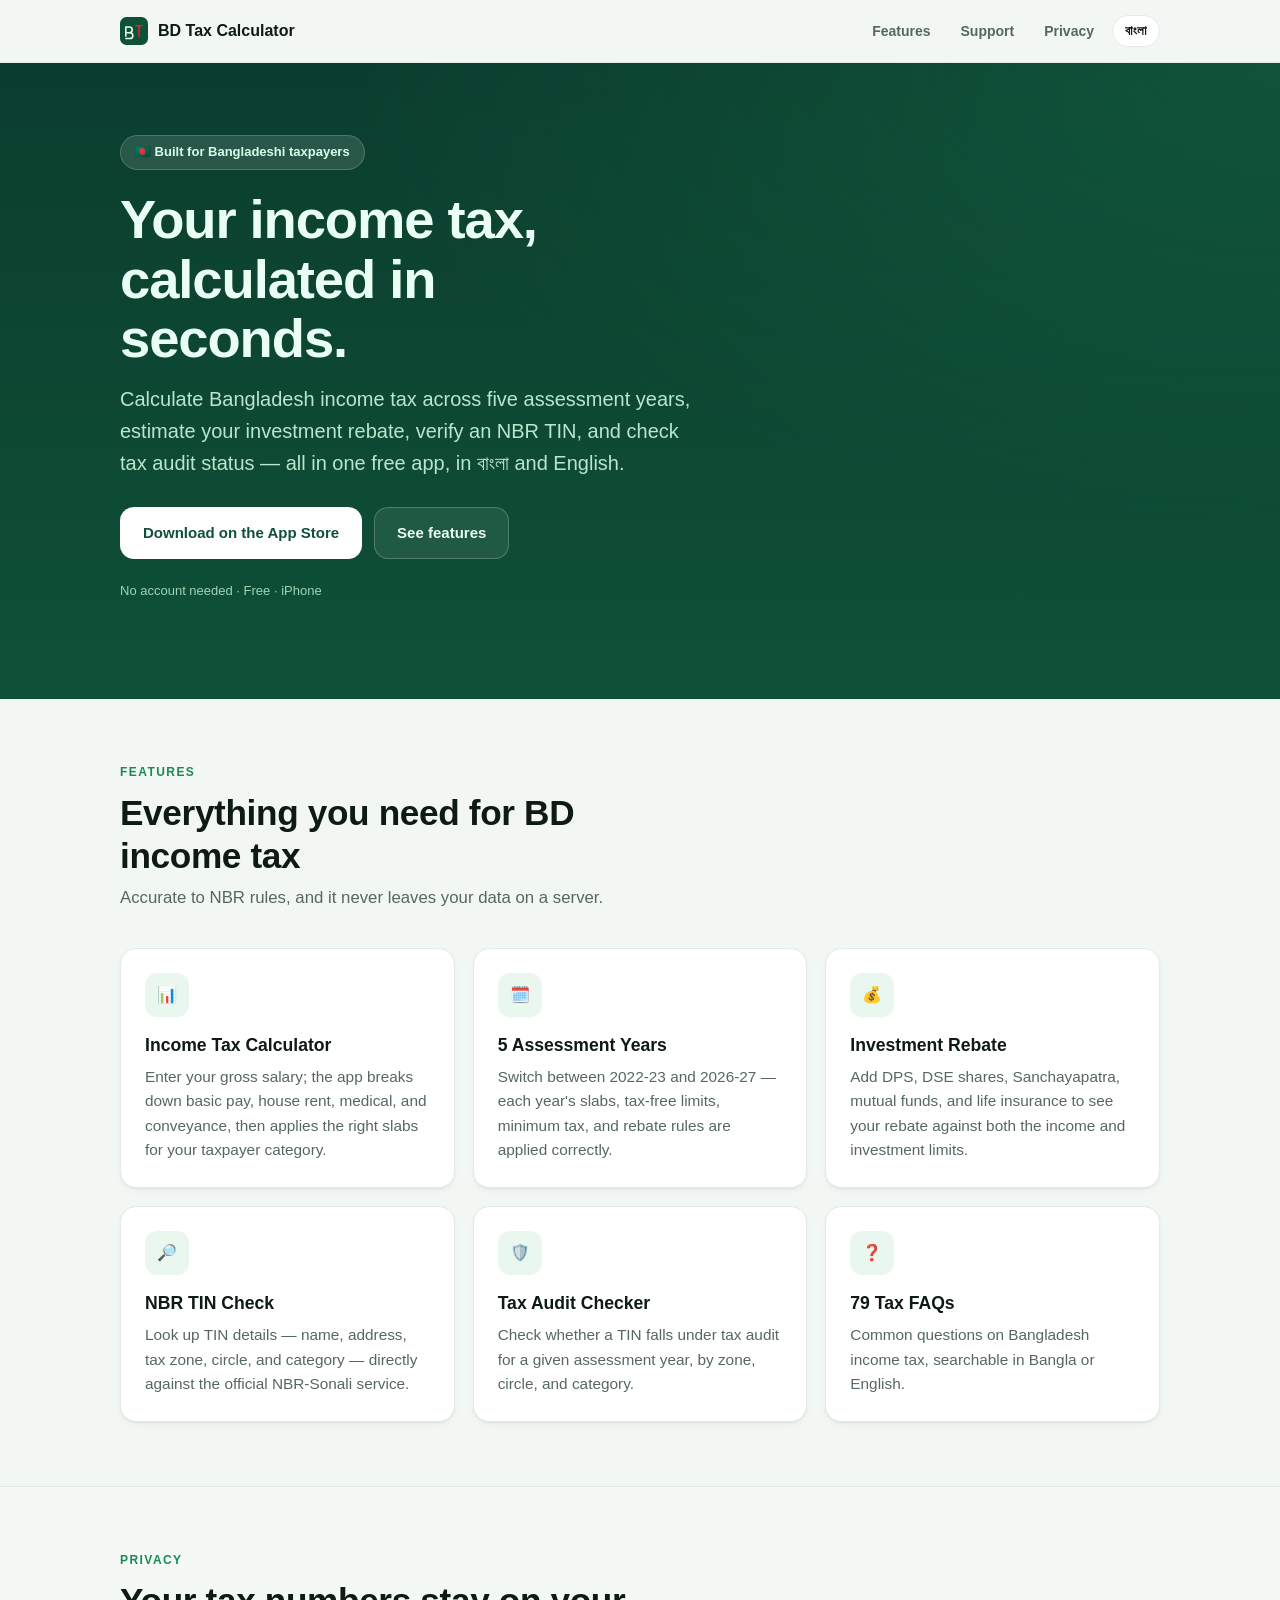
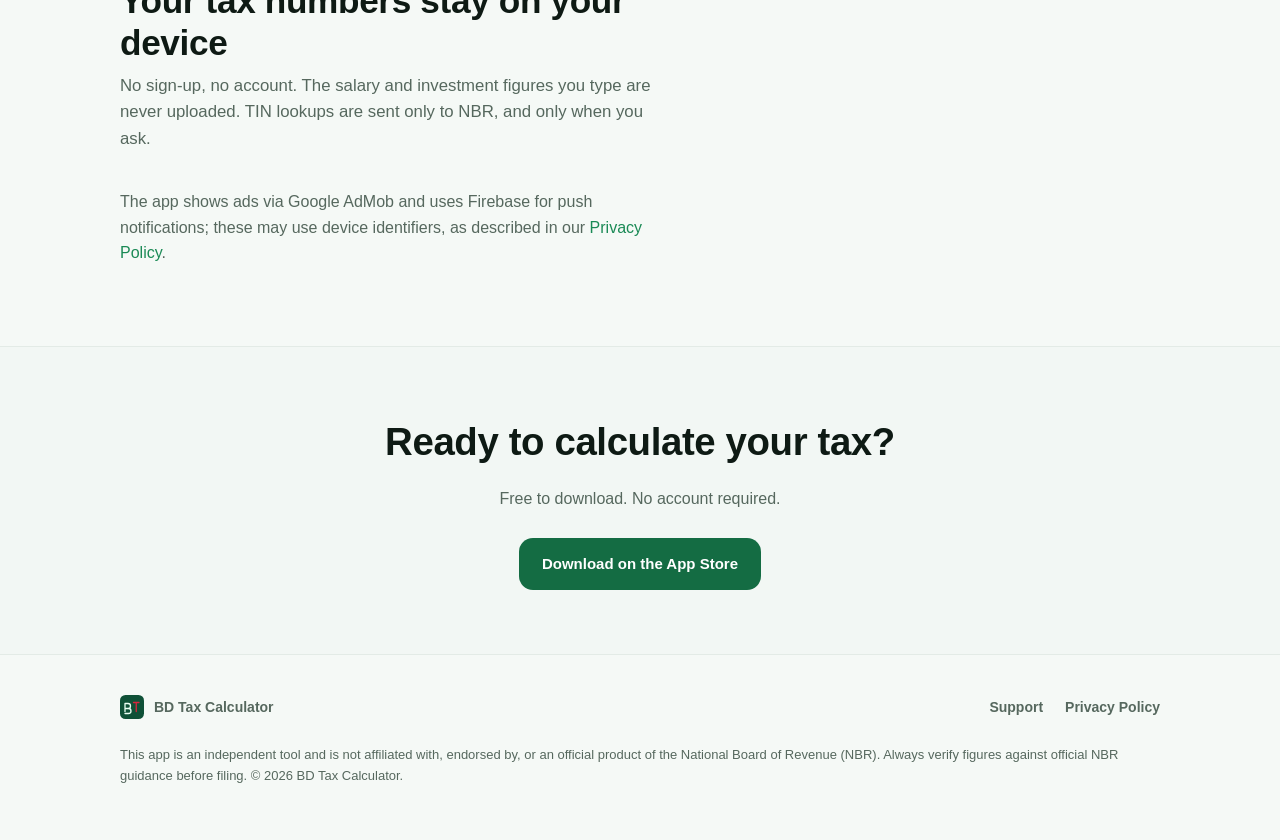
==== index.html @ 7644ba65 "Add landing, privacy policy, and support pages Static bilingual (English / বাংলা) site for App Store" ====
<!DOCTYPE html>
<html lang="en" data-lang="en">
<head>
  <meta charset="UTF-8" />
  <meta name="viewport" content="width=device-width, initial-scale=1" />
  <title>BD Tax Calculator — Bangladesh Income Tax, TIN Check &amp; Audit</title>
  <meta name="description" content="Calculate Bangladesh income tax, verify NBR TIN, and check tax audit status — free, in বাংলা and English, on iPhone." />
  <meta name="theme-color" content="#0f5137" />
  <link rel="icon" href="assets/icon.svg" type="image/svg+xml" />
  <link rel="stylesheet" href="assets/styles.css" />
  <meta property="og:title" content="BD Tax Calculator" />
  <meta property="og:description" content="Bangladesh income tax calculator, NBR TIN check, and tax audit checker — free, বাংলা &amp; English." />
  <meta property="og:type" content="website" />
</head>
<body>
  <!-- NAV -->
  <header class="nav">
    <div class="wrap">
      <a class="brand" href="index.html" aria-label="BD Tax Calculator home">
        <svg width="28" height="28" viewBox="0 0 48 48" fill="none" aria-hidden="true">
          <rect width="48" height="48" rx="11" fill="#0f5137" />
          <path d="M10 33 V17 h6 a5 5 0 0 1 0 10 h-6 m6 0 h1 a5 5 0 0 1 0 10 h-7" stroke="#eafff3" stroke-width="2.6" stroke-linecap="round" stroke-linejoin="round" fill="none"/>
          <path d="M27 15 h11 M32.5 15 V33" stroke="#d7263d" stroke-width="2.6" stroke-linecap="round"/>
        </svg>
        <span>BD Tax Calculator</span>
      </a>
      <nav class="nav-links">
        <a href="#features"><span class="en">Features</span><span class="bn">ফিচার</span></a>
        <a href="support.html"><span class="en">Support</span><span class="bn">সহায়তা</span></a>
        <a href="privacy.html"><span class="en">Privacy</span><span class="bn">গোপনীয়তা</span></a>
        <button class="lang-toggle nav-links" data-lang-toggle aria-label="Switch language">বাংলা</button>
      </nav>
    </div>
  </header>

  <!-- HERO -->
  <div class="hero">
    <div class="wrap">
      <span class="pill">
        <span class="en">🇧🇩 Built for Bangladeshi taxpayers</span>
        <span class="bn">🇧🇩 বাংলাদেশের করদাতাদের জন্য</span>
      </span>
      <h1>
        <span class="en">Your income tax, calculated in seconds.</span>
        <span class="bn">সেকেন্ডেই আপনার আয়কর হিসাব।</span>
      </h1>
      <p class="lead">
        <span class="en">Calculate Bangladesh income tax across five assessment years, estimate your investment rebate, verify an NBR TIN, and check tax audit status — all in one free app, in বাংলা and English.</span>
        <span class="bn">পাঁচটি করবর্ষের আয়কর হিসাব করুন, বিনিয়োগ রেয়াত দেখুন, NBR TIN যাচাই করুন এবং কর অডিট স্ট্যাটাস দেখুন — সবকিছু একটি ফ্রি অ্যাপে, বাংলা ও ইংরেজিতে।</span>
      </p>
      <div class="cta-row">
        <a class="btn btn-primary" href="#" id="appstore-link" aria-label="Download on the App Store">
           <span class="en">Download on the App Store</span>
           <span class="bn">App Store থেকে ডাউনলোড করুন</span>
        </a>
        <a class="btn btn-ghost" href="#features">
           <span class="en">See features</span>
           <span class="bn">ফিচার দেখুন</span>
        </a>
      </div>
      <p class="hero-note">
        <span class="en">No account needed · Free · iPhone</span>
        <span class="bn">অ্যাকাউন্ট লাগে না · ফ্রি · iPhone</span>
      </p>
    </div>
  </div>

  <!-- FEATURES -->
  <section id="features">
    <div class="wrap">
      <div class="section-head">
        <div class="eyebrow"><span class="en">Features</span><span class="bn">ফিচার</span></div>
        <h2><span class="en">Everything you need for BD income tax</span><span class="bn">বাংলাদেশের আয়করের সব কিছু এক জায়গায়</span></h2>
        <p><span class="en">Accurate to NBR rules, and it never leaves your data on a server.</span><span class="bn">NBR নিয়ম অনুযায়ী নির্ভুল, আর আপনার তথ্য কোনো সার্ভারে রাখে না।</span></p>
      </div>

      <div class="grid cols-3">
        <div class="card">
          <div class="ico">📊</div>
          <h3><span class="en">Income Tax Calculator</span><span class="bn">আয়কর ক্যালকুলেটর</span></h3>
          <p><span class="en">Enter your gross salary; the app breaks down basic pay, house rent, medical, and conveyance, then applies the right slabs for your taxpayer category.</span><span class="bn">মোট বেতন দিন; অ্যাপ মূল বেতন, বাড়ি ভাড়া, চিকিৎসা ও যাতায়াত ভাগ করে আপনার করদাতা শ্রেণি অনুযায়ী সঠিক স্ল্যাব প্রয়োগ করে।</span></p>
        </div>
        <div class="card">
          <div class="ico">🗓️</div>
          <h3><span class="en">5 Assessment Years</span><span class="bn">৫টি করবর্ষ</span></h3>
          <p><span class="en">Switch between 2022-23 and 2026-27 — each year's slabs, tax-free limits, minimum tax, and rebate rules are applied correctly.</span><span class="bn">২০২২-২৩ থেকে ২০২৬-২৭ পর্যন্ত বেছে নিন — প্রতিটি বছরের স্ল্যাব, করমুক্ত সীমা, ন্যূনতম কর ও রেয়াত নিয়ম সঠিকভাবে প্রযোজ্য।</span></p>
        </div>
        <div class="card">
          <div class="ico">💰</div>
          <h3><span class="en">Investment Rebate</span><span class="bn">বিনিয়োগ রেয়াত</span></h3>
          <p><span class="en">Add DPS, DSE shares, Sanchayapatra, mutual funds, and life insurance to see your rebate against both the income and investment limits.</span><span class="bn">DPS, DSE শেয়ার, সঞ্চয়পত্র, মিউচুয়াল ফান্ড ও লাইফ ইন্স্যুরেন্স যোগ করে আয় ও বিনিয়োগ সীমা অনুযায়ী রেয়াত দেখুন।</span></p>
        </div>
        <div class="card">
          <div class="ico">🔎</div>
          <h3><span class="en">NBR TIN Check</span><span class="bn">NBR TIN যাচাই</span></h3>
          <p><span class="en">Look up TIN details — name, address, tax zone, circle, and category — directly against the official NBR-Sonali service.</span><span class="bn">সরাসরি অফিসিয়াল NBR-Sonali সেবা থেকে TIN-এর তথ্য (নাম, ঠিকানা, কর অঞ্চল, সার্কেল, শ্রেণি) দেখুন।</span></p>
        </div>
        <div class="card">
          <div class="ico">🛡️</div>
          <h3><span class="en">Tax Audit Checker</span><span class="bn">কর অডিট যাচাই</span></h3>
          <p><span class="en">Check whether a TIN falls under tax audit for a given assessment year, by zone, circle, and category.</span><span class="bn">নির্দিষ্ট করবর্ষে কোনো TIN অডিটের আওতায় কিনা তা অঞ্চল, সার্কেল ও শ্রেণি অনুযায়ী যাচাই করুন।</span></p>
        </div>
        <div class="card">
          <div class="ico">❓</div>
          <h3><span class="en">79 Tax FAQs</span><span class="bn">৭৯টি কর প্রশ্নোত্তর</span></h3>
          <p><span class="en">Common questions on Bangladesh income tax, searchable in Bangla or English.</span><span class="bn">বাংলাদেশের আয়কর নিয়ে সাধারণ প্রশ্ন, বাংলা বা ইংরেজিতে খুঁজুন।</span></p>
        </div>
      </div>
    </div>
  </section>

  <!-- PRIVACY BAND -->
  <section class="band">
    <div class="wrap">
      <div class="section-head">
        <div class="eyebrow"><span class="en">Privacy</span><span class="bn">গোপনীয়তা</span></div>
        <h2><span class="en">Your tax numbers stay on your device</span><span class="bn">আপনার করের তথ্য আপনার ডিভাইসেই থাকে</span></h2>
        <p><span class="en">No sign-up, no account. The salary and investment figures you type are never uploaded. TIN lookups are sent only to NBR, and only when you ask.</span><span class="bn">সাইন-আপ বা অ্যাকাউন্ট লাগে না। আপনি যে বেতন ও বিনিয়োগের তথ্য লেখেন তা কখনো আপলোড হয় না। TIN যাচাই শুধু আপনি চাইলে NBR-এ পাঠানো হয়।</span></p>
      </div>
      <p style="color:var(--muted);max-width:60ch;">
        <span class="en">The app shows ads via Google AdMob and uses Firebase for push notifications; these may use device identifiers, as described in our <a href="privacy.html">Privacy Policy</a>.</span>
        <span class="bn">অ্যাপে Google AdMob-এর মাধ্যমে বিজ্ঞাপন দেখানো হয় এবং পুশ নোটিফিকেশনের জন্য Firebase ব্যবহার হয়; এগুলো ডিভাইস আইডেন্টিফায়ার ব্যবহার করতে পারে, বিস্তারিত আমাদের <a href="privacy.html">প্রাইভেসি পলিসিতে</a>।</span>
      </p>
    </div>
  </section>

  <!-- CTA -->
  <section>
    <div class="wrap" style="text-align:center;">
      <h2 style="font-size:clamp(1.6rem,4vw,2.4rem);letter-spacing:-.01em;margin:0 0 14px;">
        <span class="en">Ready to calculate your tax?</span>
        <span class="bn">আপনার কর হিসাব করতে প্রস্তুত?</span>
      </h2>
      <p style="color:var(--muted);max-width:44ch;margin:0 auto 26px;">
        <span class="en">Free to download. No account required.</span>
        <span class="bn">ফ্রি ডাউনলোড। কোনো অ্যাকাউন্ট লাগে না।</span>
      </p>
      <a class="btn btn-primary" style="background:var(--green-700);color:#fff;" href="#" aria-label="Download on the App Store">
        <span class="en">Download on the App Store</span>
        <span class="bn">App Store থেকে ডাউনলোড করুন</span>
      </a>
    </div>
  </section>

  <!-- FOOTER -->
  <footer class="footer">
    <div class="wrap">
      <a class="brand" href="index.html">
        <svg width="24" height="24" viewBox="0 0 48 48" fill="none" aria-hidden="true">
          <rect width="48" height="48" rx="11" fill="#0f5137" />
          <path d="M10 33 V17 h6 a5 5 0 0 1 0 10 h-6 m6 0 h1 a5 5 0 0 1 0 10 h-7" stroke="#eafff3" stroke-width="2.6" stroke-linecap="round" stroke-linejoin="round" fill="none"/>
          <path d="M27 15 h11 M32.5 15 V33" stroke="#d7263d" stroke-width="2.6" stroke-linecap="round"/>
        </svg>
        <span>BD Tax Calculator</span>
      </a>
      <div class="cols">
        <a href="support.html"><span class="en">Support</span><span class="bn">সহায়তা</span></a>
        <a href="privacy.html"><span class="en">Privacy Policy</span><span class="bn">প্রাইভেসি পলিসি</span></a>
      </div>
      <p class="fine">
        <span class="en">This app is an independent tool and is not affiliated with, endorsed by, or an official product of the National Board of Revenue (NBR). Always verify figures against official NBR guidance before filing. © 2026 BD Tax Calculator.</span>
        <span class="bn">এই অ্যাপটি একটি স্বাধীন টুল, জাতীয় রাজস্ব বোর্ড (NBR)-এর অফিসিয়াল পণ্য নয়। রিটার্ন জমার আগে NBR-এর অফিসিয়াল নির্দেশনার সাথে মিলিয়ে নিন। © ২০২৬ BD Tax Calculator।</span>
      </p>
    </div>
  </footer>

  <script src="assets/site.js"></script>
</body>
</html>
---- assets/styles.css ----
/* BD Tax Calculator — marketing / legal site
   Shared stylesheet. Modern, responsive, light + dark, bilingual (en/bn). */

:root {
  color-scheme: light dark;

  --green-900: #0b3d2e;
  --green-800: #0f5137;
  --green-700: #146c43;
  --green-600: #1a8a55;
  --green-500: #21a366;
  --green-050: #e9f7ef;
  --red: #d7263d;
  --red-soft: #fbe7ea;

  --ink: #0e1a14;
  --muted: #56685e;
  --line: #e3ebe6;
  --surface: #ffffff;
  --surface-2: #f5f9f6;
  --bg: #f2f7f4;

  --radius: 16px;
  --radius-lg: 24px;
  --shadow: 0 1px 2px rgba(11, 61, 46, .05), 0 12px 32px -12px rgba(11, 61, 46, .18);
  --shadow-sm: 0 1px 2px rgba(11, 61, 46, .06), 0 4px 12px -6px rgba(11, 61, 46, .12);

  --font: -apple-system, BlinkMacSystemFont, "Segoe UI", Roboto, "Helvetica Neue", Arial,
          "Noto Sans Bengali", "Hind Siliguri", sans-serif;
  --maxw: 1080px;
}

@media (prefers-color-scheme: dark) {
  :root {
    --ink: #eaf3ee;
    --muted: #9db3a7;
    --line: #1e2b24;
    --surface: #131c17;
    --surface-2: #0f1712;
    --bg: #0b120e;
    --green-050: #10241a;
    --red-soft: #2a1418;
    --shadow: 0 1px 2px rgba(0, 0, 0, .3), 0 16px 40px -16px rgba(0, 0, 0, .6);
    --shadow-sm: 0 1px 2px rgba(0, 0, 0, .3), 0 6px 16px -8px rgba(0, 0, 0, .5);
  }
}

* { box-sizing: border-box; }

html { scroll-behavior: smooth; }

body {
  margin: 0;
  font-family: var(--font);
  color: var(--ink);
  background: var(--bg);
  line-height: 1.6;
  -webkit-font-smoothing: antialiased;
  text-rendering: optimizeLegibility;
}

/* Language visibility — toggled by [data-lang] on <html> */
html[data-lang="en"] .bn { display: none; }
html[data-lang="bn"] .en { display: none; }

a { color: var(--green-600); text-decoration: none; }
a:hover { text-decoration: underline; }

.wrap { max-width: var(--maxw); margin: 0 auto; padding: 0 20px; }

/* ---------- Nav ---------- */
.nav {
  position: sticky;
  top: 0;
  z-index: 20;
  backdrop-filter: saturate(1.4) blur(12px);
  background: color-mix(in srgb, var(--bg) 82%, transparent);
  border-bottom: 1px solid var(--line);
}
.nav .wrap {
  display: flex;
  align-items: center;
  gap: 16px;
  height: 62px;
}
.brand { display: flex; align-items: center; gap: 10px; font-weight: 800; color: var(--ink); }
.brand:hover { text-decoration: none; }
.brand svg { display: block; }
.nav-links { margin-left: auto; display: flex; align-items: center; gap: 6px; flex-wrap: wrap; }
.nav-links a {
  color: var(--muted);
  font-weight: 600;
  font-size: 14px;
  padding: 8px 12px;
  border-radius: 10px;
}
.nav-links a:hover { color: var(--ink); background: var(--surface-2); text-decoration: none; }

.lang-toggle {
  border: 1px solid var(--line);
  background: var(--surface);
  color: var(--ink);
  font-family: inherit;
  font-weight: 700;
  font-size: 13px;
  padding: 7px 12px;
  border-radius: 999px;
  cursor: pointer;
}
.lang-toggle:hover { border-color: var(--green-500); }

/* ---------- Hero ---------- */
.hero {
  position: relative;
  overflow: hidden;
  background:
    radial-gradient(120% 120% at 100% 0%, color-mix(in srgb, var(--green-500) 22%, transparent), transparent 60%),
    linear-gradient(180deg, var(--green-900), var(--green-800));
  color: #eafff3;
}
.hero .wrap { padding-top: 72px; padding-bottom: 84px; }
.hero .pill {
  display: inline-flex; align-items: center; gap: 8px;
  background: rgba(255, 255, 255, .12);
  border: 1px solid rgba(255, 255, 255, .18);
  color: #d6ffe8;
  font-size: 13px; font-weight: 700;
  padding: 6px 14px; border-radius: 999px;
}
.hero h1 {
  font-size: clamp(2rem, 5vw, 3.4rem);
  line-height: 1.1;
  letter-spacing: -.02em;
  margin: 20px 0 14px;
  max-width: 16ch;
}
.hero p.lead {
  font-size: clamp(1.05rem, 2vw, 1.25rem);
  color: #b9e7cd;
  max-width: 52ch;
  margin: 0 0 28px;
}
.cta-row { display: flex; flex-wrap: wrap; gap: 12px; }
.btn {
  display: inline-flex; align-items: center; gap: 9px;
  font-weight: 700; font-size: 15px;
  padding: 13px 22px; border-radius: 14px;
  border: 1px solid transparent;
  cursor: pointer;
}
.btn-primary { background: #fff; color: var(--green-800); }
.btn-primary:hover { background: #eafff3; text-decoration: none; }
.btn-ghost { background: rgba(255, 255, 255, .08); color: #eafff3; border-color: rgba(255, 255, 255, .22); }
.btn-ghost:hover { background: rgba(255, 255, 255, .16); text-decoration: none; }

.hero-note { margin-top: 22px; font-size: 13px; color: #9fd3b5; }

/* ---------- Sections ---------- */
section { padding: 64px 0; }
.section-head { max-width: 60ch; margin-bottom: 36px; }
.section-head .eyebrow {
  text-transform: uppercase; letter-spacing: .12em;
  font-size: 12px; font-weight: 800; color: var(--green-600);
}
.section-head h2 {
  font-size: clamp(1.5rem, 3.5vw, 2.2rem);
  line-height: 1.2; letter-spacing: -.01em;
  margin: 10px 0 8px;
}
.section-head p { color: var(--muted); font-size: 1.05rem; margin: 0; }

.grid { display: grid; gap: 18px; }
.grid.cols-3 { grid-template-columns: repeat(3, 1fr); }
.grid.cols-2 { grid-template-columns: repeat(2, 1fr); }

.card {
  background: var(--surface);
  border: 1px solid var(--line);
  border-radius: var(--radius);
  padding: 24px;
  box-shadow: var(--shadow-sm);
}
.card .ico {
  width: 44px; height: 44px; border-radius: 12px;
  display: grid; place-items: center;
  background: var(--green-050); color: var(--green-600);
  margin-bottom: 14px;
}
.card h3 { margin: 0 0 6px; font-size: 1.1rem; }
.card p { margin: 0; color: var(--muted); font-size: .96rem; }

/* Alternating band */
.band { background: var(--surface-2); border-top: 1px solid var(--line); border-bottom: 1px solid var(--line); }

/* ---------- Legal / doc pages ---------- */
.doc { padding: 48px 0 72px; }
.doc .wrap { max-width: 800px; }
.doc h1 { font-size: clamp(1.8rem, 4vw, 2.4rem); letter-spacing: -.01em; margin: 0 0 6px; }
.doc .updated { color: var(--muted); font-size: 14px; margin: 0 0 32px; }
.doc h2 { font-size: 1.3rem; margin: 36px 0 10px; letter-spacing: -.01em; }
.doc h3 { font-size: 1.06rem; margin: 22px 0 8px; }
.doc p, .doc li { color: var(--ink); }
.doc p { margin: 0 0 14px; }
.doc ul { margin: 0 0 16px; padding-left: 22px; }
.doc li { margin: 6px 0; }
.callout {
  background: var(--green-050);
  border: 1px solid color-mix(in srgb, var(--green-500) 30%, transparent);
  border-radius: var(--radius);
  padding: 16px 18px;
  margin: 20px 0;
  font-size: .96rem;
}
.callout.warn {
  background: var(--red-soft);
  border-color: color-mix(in srgb, var(--red) 30%, transparent);
}
.data-table { width: 100%; border-collapse: collapse; margin: 12px 0 20px; font-size: .92rem; }
.data-table th, .data-table td { text-align: left; padding: 10px 12px; border-bottom: 1px solid var(--line); vertical-align: top; }
.data-table th { color: var(--muted); font-weight: 700; font-size: .82rem; text-transform: uppercase; letter-spacing: .04em; }

/* ---------- FAQ ---------- */
.faq { display: grid; gap: 12px; }
.faq details {
  background: var(--surface);
  border: 1px solid var(--line);
  border-radius: var(--radius);
  padding: 4px 20px;
  box-shadow: var(--shadow-sm);
}
.faq summary {
  cursor: pointer;
  list-style: none;
  font-weight: 700;
  padding: 16px 0;
  display: flex; align-items: center; justify-content: space-between; gap: 16px;
}
.faq summary::-webkit-details-marker { display: none; }
.faq summary::after {
  content: "+"; font-size: 1.3rem; color: var(--green-600); font-weight: 400; flex: none;
}
.faq details[open] summary::after { content: "\2212"; }
.faq details > p { margin: 0 0 16px; color: var(--muted); }

/* ---------- Contact ---------- */
.contact-card {
  background: var(--surface);
  border: 1px solid var(--line);
  border-radius: var(--radius-lg);
  padding: 32px;
  box-shadow: var(--shadow);
  text-align: center;
}
.contact-card .email {
  display: inline-block; margin-top: 8px;
  font-size: 1.25rem; font-weight: 800; color: var(--green-600);
}

/* ---------- Footer ---------- */
.footer { border-top: 1px solid var(--line); background: var(--surface-2); padding: 40px 0; }
.footer .wrap { display: flex; flex-wrap: wrap; gap: 20px; align-items: center; }
.footer .cols { display: flex; gap: 22px; flex-wrap: wrap; margin-left: auto; }
.footer a { color: var(--muted); font-size: 14px; font-weight: 600; }
.footer a:hover { color: var(--ink); }
.footer .fine { width: 100%; color: var(--muted); font-size: 13px; margin-top: 6px; }

/* ---------- Responsive ---------- */
@media (max-width: 820px) {
  .grid.cols-3 { grid-template-columns: 1fr; }
  .grid.cols-2 { grid-template-columns: 1fr; }
  .nav-links a:not(.lang-toggle) { display: none; }
}
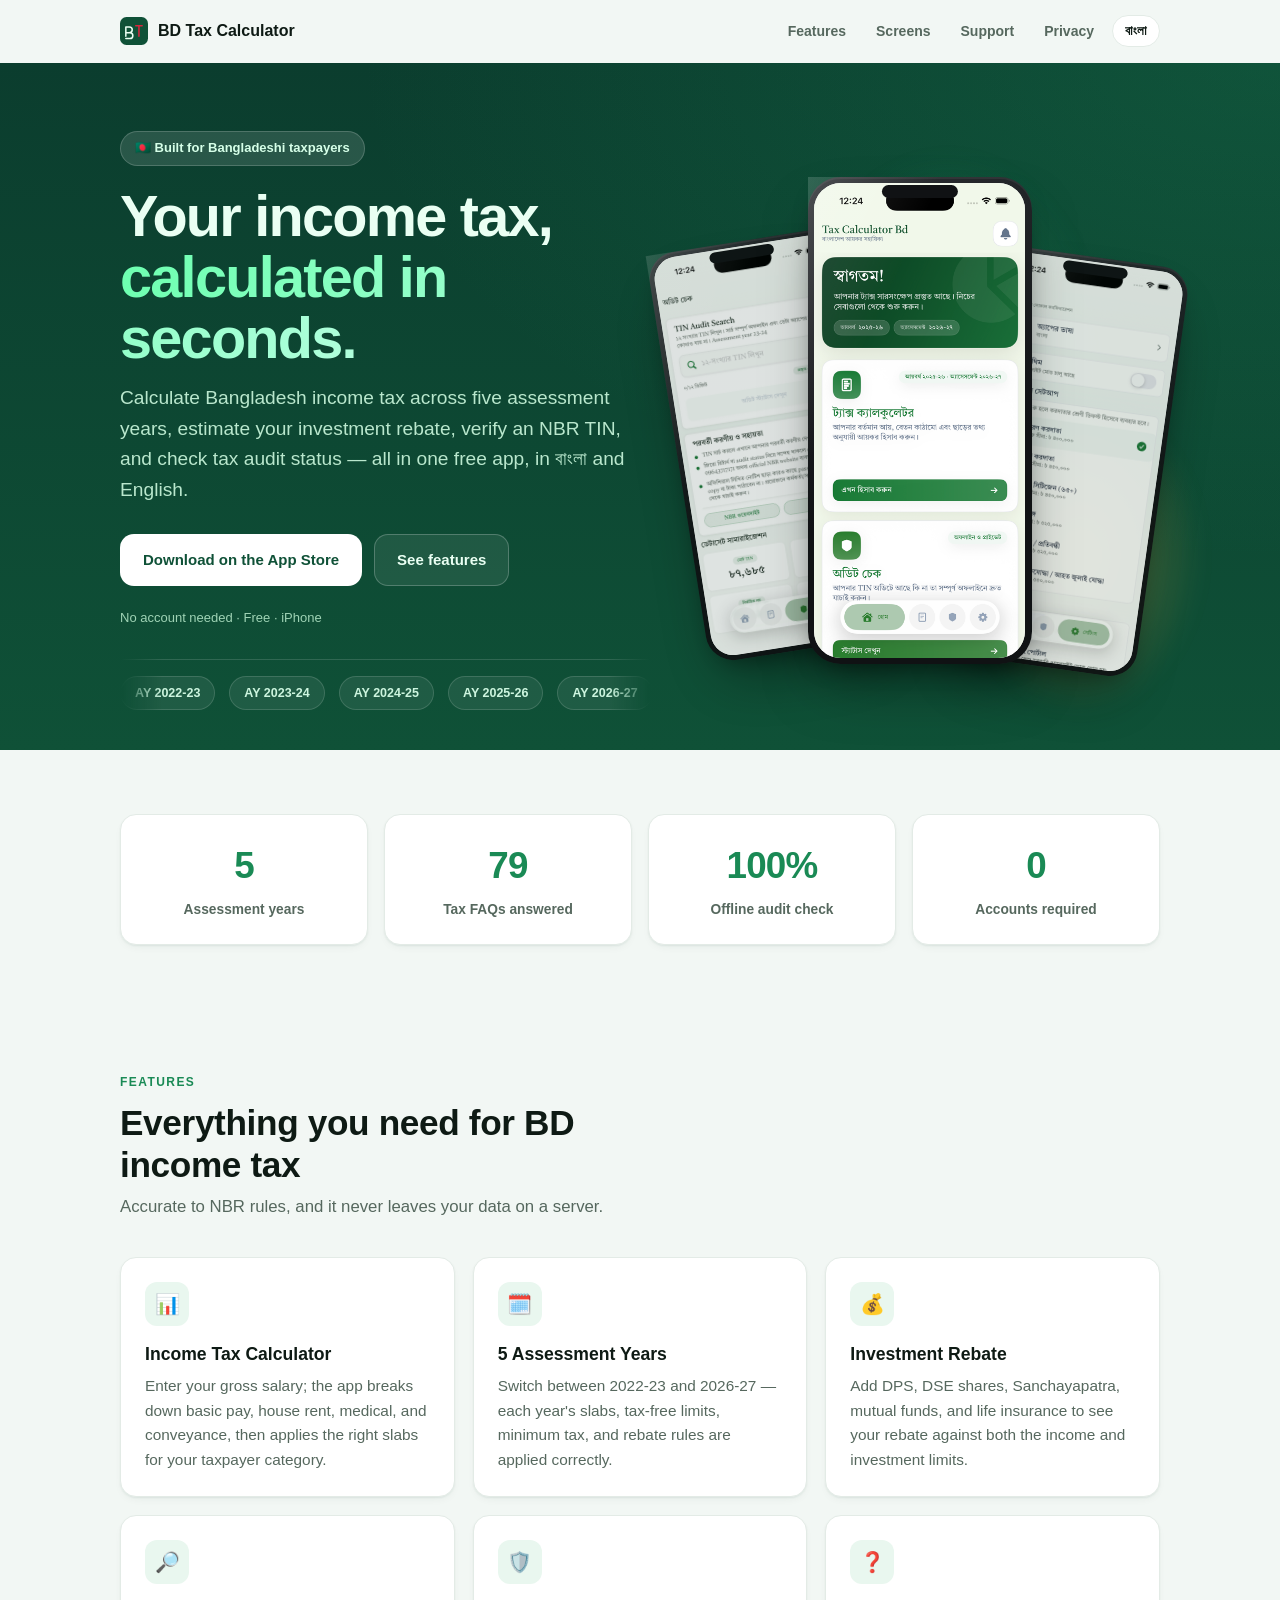
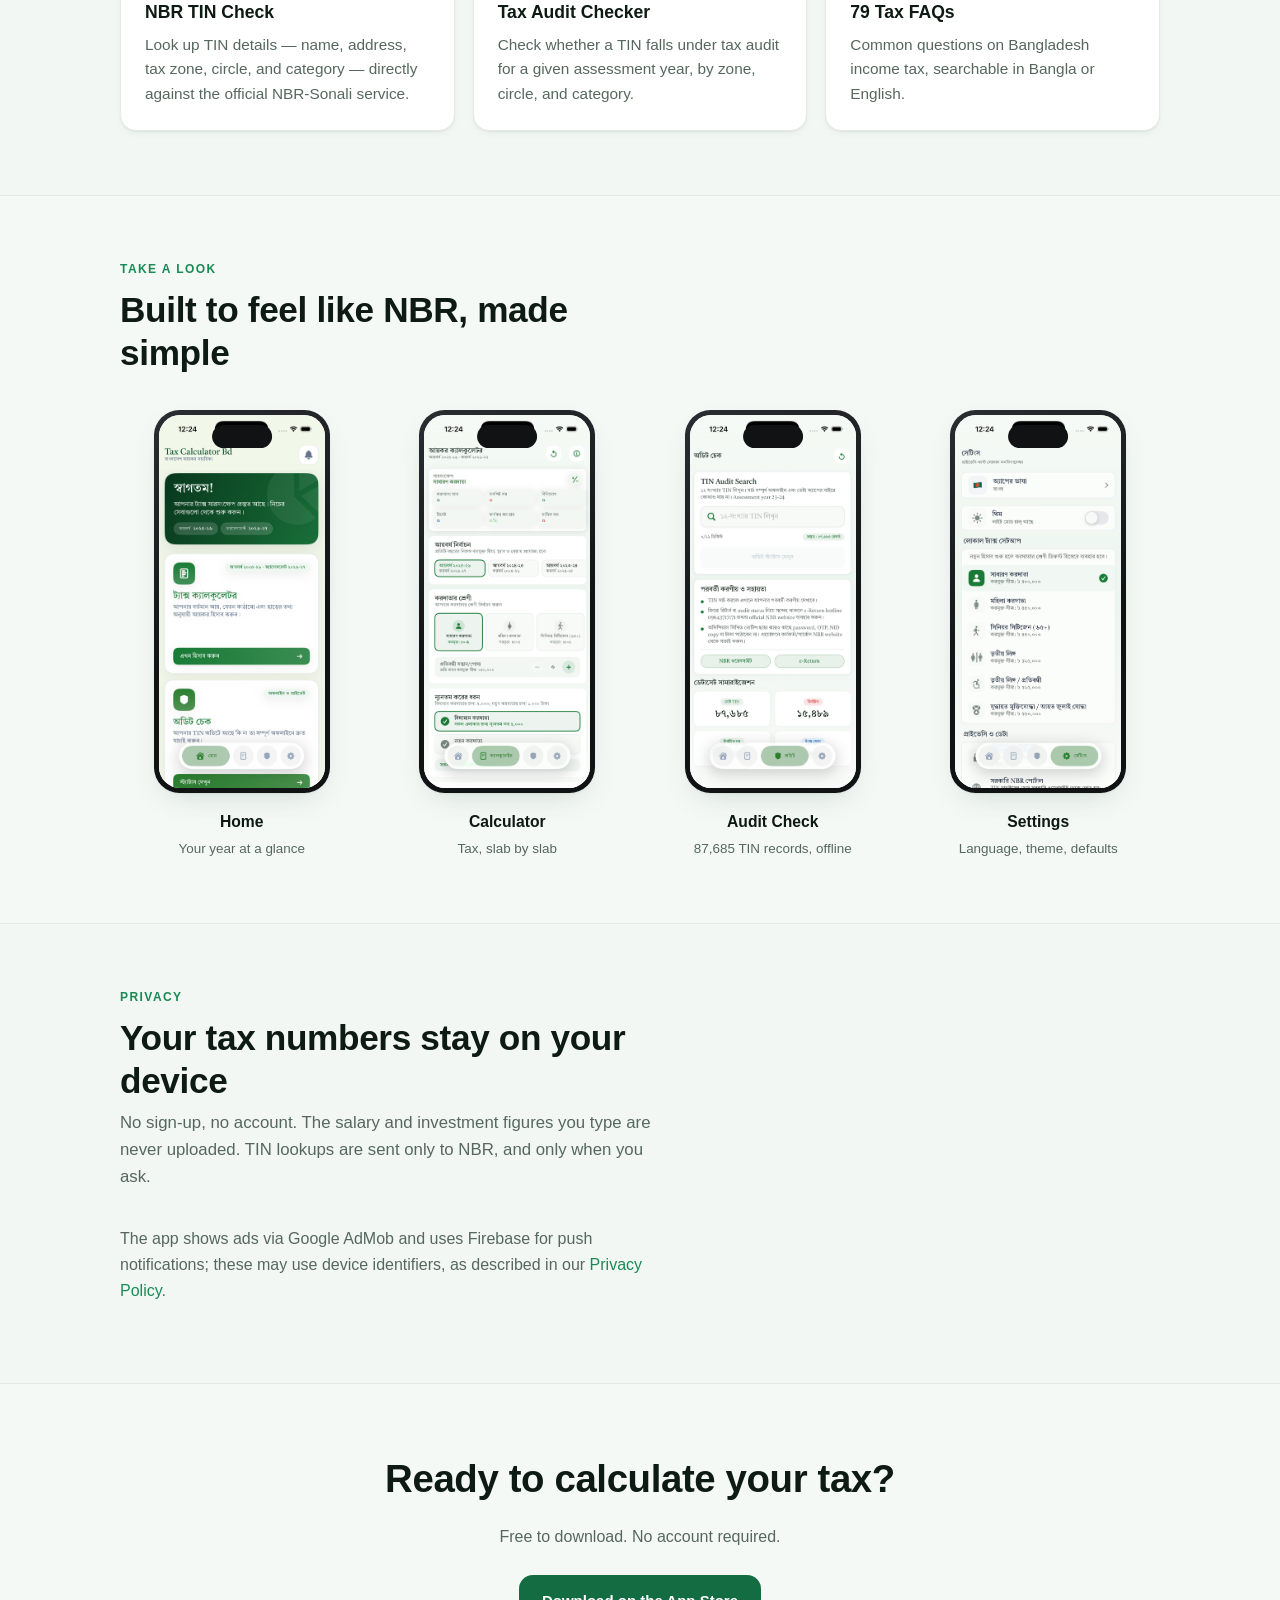
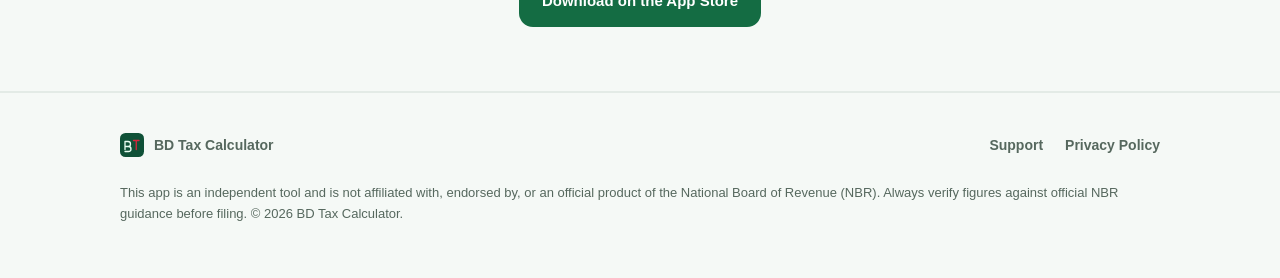
==== commit 9c76e268: "Redesign landing page: real screenshots, animation, more assertive look - Hero rebuilt as a two-colu" ====
--- a/index.html
+++ b/index.html
@@ -26,6 +26,7 @@
       </a>
       <nav class="nav-links">
         <a href="#features"><span class="en">Features</span><span class="bn">ফিচার</span></a>
+        <a href="#screens"><span class="en">Screens</span><span class="bn">স্ক্রিন</span></a>
         <a href="support.html"><span class="en">Support</span><span class="bn">সহায়তা</span></a>
         <a href="privacy.html"><span class="en">Privacy</span><span class="bn">গোপনীয়তা</span></a>
         <button class="lang-toggle nav-links" data-lang-toggle aria-label="Switch language">বাংলা</button>
@@ -36,71 +37,133 @@
   <!-- HERO -->
   <div class="hero">
     <div class="wrap">
-      <span class="pill">
-        <span class="en">🇧🇩 Built for Bangladeshi taxpayers</span>
-        <span class="bn">🇧🇩 বাংলাদেশের করদাতাদের জন্য</span>
-      </span>
-      <h1>
-        <span class="en">Your income tax, calculated in seconds.</span>
-        <span class="bn">সেকেন্ডেই আপনার আয়কর হিসাব।</span>
-      </h1>
-      <p class="lead">
-        <span class="en">Calculate Bangladesh income tax across five assessment years, estimate your investment rebate, verify an NBR TIN, and check tax audit status — all in one free app, in বাংলা and English.</span>
-        <span class="bn">পাঁচটি করবর্ষের আয়কর হিসাব করুন, বিনিয়োগ রেয়াত দেখুন, NBR TIN যাচাই করুন এবং কর অডিট স্ট্যাটাস দেখুন — সবকিছু একটি ফ্রি অ্যাপে, বাংলা ও ইংরেজিতে।</span>
-      </p>
-      <div class="cta-row">
-        <a class="btn btn-primary" href="#" id="appstore-link" aria-label="Download on the App Store">
-           <span class="en">Download on the App Store</span>
-           <span class="bn">App Store থেকে ডাউনলোড করুন</span>
-        </a>
-        <a class="btn btn-ghost" href="#features">
-           <span class="en">See features</span>
-           <span class="bn">ফিচার দেখুন</span>
-        </a>
-      </div>
-      <p class="hero-note">
-        <span class="en">No account needed · Free · iPhone</span>
-        <span class="bn">অ্যাকাউন্ট লাগে না · ফ্রি · iPhone</span>
-      </p>
+      <div class="hero-copy">
+        <span class="pill">
+          <span class="en">🇧🇩 Built for Bangladeshi taxpayers</span>
+          <span class="bn">🇧🇩 বাংলাদেশের করদাতাদের জন্য</span>
+        </span>
+        <h1>
+          <span class="en">Your income tax,<br /><span class="accent">calculated in seconds.</span></span>
+          <span class="bn">সেকেন্ডেই আপনার<br /><span class="accent">আয়কর হিসাব।</span></span>
+        </h1>
+        <p class="lead">
+          <span class="en">Calculate Bangladesh income tax across five assessment years, estimate your investment rebate, verify an NBR TIN, and check tax audit status — all in one free app, in বাংলা and English.</span>
+          <span class="bn">পাঁচটি করবর্ষের আয়কর হিসাব করুন, বিনিয়োগ রেয়াত দেখুন, NBR TIN যাচাই করুন এবং কর অডিট স্ট্যাটাস দেখুন — সবকিছু একটি ফ্রি অ্যাপে, বাংলা ও ইংরেজিতে।</span>
+        </p>
+        <div class="cta-row">
+          <a class="btn btn-primary" href="#" id="appstore-link" aria-label="Download on the App Store">
+             <span class="en">Download on the App Store</span>
+             <span class="bn">App Store থেকে ডাউনলোড করুন</span>
+          </a>
+          <a class="btn btn-ghost" href="#features">
+             <span class="en">See features</span>
+             <span class="bn">ফিচার দেখুন</span>
+          </a>
+        </div>
+        <p class="hero-note">
+          <span class="en">No account needed · Free · iPhone</span>
+          <span class="bn">অ্যাকাউন্ট লাগে না · ফ্রি · iPhone</span>
+        </p>
+
+        <div class="year-ticker" aria-hidden="true">
+          <div class="track">
+            <span class="chip">AY 2022-23</span>
+            <span class="chip">AY 2023-24</span>
+            <span class="chip">AY 2024-25</span>
+            <span class="chip">AY 2025-26</span>
+            <span class="chip">AY 2026-27</span>
+            <span class="chip">AY 2022-23</span>
+            <span class="chip">AY 2023-24</span>
+            <span class="chip">AY 2024-25</span>
+            <span class="chip">AY 2025-26</span>
+            <span class="chip">AY 2026-27</span>
+          </div>
+        </div>
+      </div>
+
+      <div class="phone-stage">
+        <div class="glow" aria-hidden="true"></div>
+        <div class="phone p-left" aria-hidden="true">
+          <div class="notch"></div>
+          <div class="screen"><img src="assets/screenshots/audit.png" alt="" loading="lazy" /></div>
+          <div class="sheen"></div>
+        </div>
+        <div class="phone p-right" aria-hidden="true">
+          <div class="notch"></div>
+          <div class="screen"><img src="assets/screenshots/settings.png" alt="" loading="lazy" /></div>
+          <div class="sheen"></div>
+        </div>
+        <div class="phone p-main">
+          <div class="notch"></div>
+          <div class="screen">
+            <img src="assets/screenshots/home.png" alt="BD Tax Calculator home screen showing the current assessment year and quick actions" loading="lazy" />
+          </div>
+          <div class="sheen"></div>
+        </div>
+      </div>
     </div>
   </div>
+
+  <!-- STATS -->
+  <section>
+    <div class="wrap">
+      <div class="stats reveal-stagger">
+        <div class="stat reveal">
+          <div class="num" data-target="5">0</div>
+          <div class="label"><span class="en">Assessment years</span><span class="bn">করবর্ষ</span></div>
+        </div>
+        <div class="stat reveal">
+          <div class="num" data-target="79">0</div>
+          <div class="label"><span class="en">Tax FAQs answered</span><span class="bn">কর প্রশ্নোত্তর</span></div>
+        </div>
+        <div class="stat reveal">
+          <div class="num" data-target="100" data-suffix="%">0%</div>
+          <div class="label"><span class="en">Offline audit check</span><span class="bn">অফলাইন অডিট যাচাই</span></div>
+        </div>
+        <div class="stat reveal">
+          <div class="num" data-target="0">0</div>
+          <div class="label"><span class="en">Accounts required</span><span class="bn">অ্যাকাউন্ট লাগে</span></div>
+        </div>
+      </div>
+    </div>
+  </section>
 
   <!-- FEATURES -->
   <section id="features">
     <div class="wrap">
-      <div class="section-head">
+      <div class="section-head reveal">
         <div class="eyebrow"><span class="en">Features</span><span class="bn">ফিচার</span></div>
         <h2><span class="en">Everything you need for BD income tax</span><span class="bn">বাংলাদেশের আয়করের সব কিছু এক জায়গায়</span></h2>
         <p><span class="en">Accurate to NBR rules, and it never leaves your data on a server.</span><span class="bn">NBR নিয়ম অনুযায়ী নির্ভুল, আর আপনার তথ্য কোনো সার্ভারে রাখে না।</span></p>
       </div>
 
-      <div class="grid cols-3">
-        <div class="card">
+      <div class="grid cols-3 reveal-stagger">
+        <div class="card reveal">
           <div class="ico">📊</div>
           <h3><span class="en">Income Tax Calculator</span><span class="bn">আয়কর ক্যালকুলেটর</span></h3>
           <p><span class="en">Enter your gross salary; the app breaks down basic pay, house rent, medical, and conveyance, then applies the right slabs for your taxpayer category.</span><span class="bn">মোট বেতন দিন; অ্যাপ মূল বেতন, বাড়ি ভাড়া, চিকিৎসা ও যাতায়াত ভাগ করে আপনার করদাতা শ্রেণি অনুযায়ী সঠিক স্ল্যাব প্রয়োগ করে।</span></p>
         </div>
-        <div class="card">
+        <div class="card reveal">
           <div class="ico">🗓️</div>
           <h3><span class="en">5 Assessment Years</span><span class="bn">৫টি করবর্ষ</span></h3>
           <p><span class="en">Switch between 2022-23 and 2026-27 — each year's slabs, tax-free limits, minimum tax, and rebate rules are applied correctly.</span><span class="bn">২০২২-২৩ থেকে ২০২৬-২৭ পর্যন্ত বেছে নিন — প্রতিটি বছরের স্ল্যাব, করমুক্ত সীমা, ন্যূনতম কর ও রেয়াত নিয়ম সঠিকভাবে প্রযোজ্য।</span></p>
         </div>
-        <div class="card">
+        <div class="card reveal">
           <div class="ico">💰</div>
           <h3><span class="en">Investment Rebate</span><span class="bn">বিনিয়োগ রেয়াত</span></h3>
           <p><span class="en">Add DPS, DSE shares, Sanchayapatra, mutual funds, and life insurance to see your rebate against both the income and investment limits.</span><span class="bn">DPS, DSE শেয়ার, সঞ্চয়পত্র, মিউচুয়াল ফান্ড ও লাইফ ইন্স্যুরেন্স যোগ করে আয় ও বিনিয়োগ সীমা অনুযায়ী রেয়াত দেখুন।</span></p>
         </div>
-        <div class="card">
+        <div class="card reveal">
           <div class="ico">🔎</div>
           <h3><span class="en">NBR TIN Check</span><span class="bn">NBR TIN যাচাই</span></h3>
           <p><span class="en">Look up TIN details — name, address, tax zone, circle, and category — directly against the official NBR-Sonali service.</span><span class="bn">সরাসরি অফিসিয়াল NBR-Sonali সেবা থেকে TIN-এর তথ্য (নাম, ঠিকানা, কর অঞ্চল, সার্কেল, শ্রেণি) দেখুন।</span></p>
         </div>
-        <div class="card">
+        <div class="card reveal">
           <div class="ico">🛡️</div>
           <h3><span class="en">Tax Audit Checker</span><span class="bn">কর অডিট যাচাই</span></h3>
           <p><span class="en">Check whether a TIN falls under tax audit for a given assessment year, by zone, circle, and category.</span><span class="bn">নির্দিষ্ট করবর্ষে কোনো TIN অডিটের আওতায় কিনা তা অঞ্চল, সার্কেল ও শ্রেণি অনুযায়ী যাচাই করুন।</span></p>
         </div>
-        <div class="card">
+        <div class="card reveal">
           <div class="ico">❓</div>
           <h3><span class="en">79 Tax FAQs</span><span class="bn">৭৯টি কর প্রশ্নোত্তর</span></h3>
           <p><span class="en">Common questions on Bangladesh income tax, searchable in Bangla or English.</span><span class="bn">বাংলাদেশের আয়কর নিয়ে সাধারণ প্রশ্ন, বাংলা বা ইংরেজিতে খুঁজুন।</span></p>
@@ -109,15 +172,59 @@
     </div>
   </section>
 
+  <!-- SCREENSHOTS -->
+  <section id="screens" class="band">
+    <div class="wrap">
+      <div class="section-head reveal">
+        <div class="eyebrow"><span class="en">Take a look</span><span class="bn">দেখে নিন</span></div>
+        <h2><span class="en">Built to feel like NBR, made simple</span><span class="bn">সহজ করে বানানো, NBR-এর মতোই নির্ভরযোগ্য</span></h2>
+      </div>
+      <div class="showcase-row reveal-stagger">
+        <div class="showcase-item reveal">
+          <div class="frame">
+            <div class="notch"></div>
+            <div class="screen"><img src="assets/screenshots/home.png" alt="Home screen with quick actions" loading="lazy" /></div>
+          </div>
+          <h4><span class="en">Home</span><span class="bn">হোম</span></h4>
+          <p><span class="en">Your year at a glance</span><span class="bn">আপনার বছর, এক নজরে</span></p>
+        </div>
+        <div class="showcase-item reveal">
+          <div class="frame">
+            <div class="notch"></div>
+            <div class="screen"><img src="assets/screenshots/calculator.png" alt="Income tax calculator screen" loading="lazy" /></div>
+          </div>
+          <h4><span class="en">Calculator</span><span class="bn">ক্যালকুলেটর</span></h4>
+          <p><span class="en">Tax, slab by slab</span><span class="bn">স্ল্যাব ধরে ধরে কর</span></p>
+        </div>
+        <div class="showcase-item reveal">
+          <div class="frame">
+            <div class="notch"></div>
+            <div class="screen"><img src="assets/screenshots/audit.png" alt="Tax audit checker screen" loading="lazy" /></div>
+          </div>
+          <h4><span class="en">Audit Check</span><span class="bn">অডিট চেক</span></h4>
+          <p><span class="en">87,685 TIN records, offline</span><span class="bn">৮৭,৬৮৫ TIN রেকর্ড, অফলাইনে</span></p>
+        </div>
+        <div class="showcase-item reveal">
+          <div class="frame">
+            <div class="notch"></div>
+            <div class="screen"><img src="assets/screenshots/settings.png" alt="Settings screen with taxpayer categories" loading="lazy" /></div>
+          </div>
+          <h4><span class="en">Settings</span><span class="bn">সেটিংস</span></h4>
+          <p><span class="en">Language, theme, defaults</span><span class="bn">ভাষা, থিম, ডিফল্ট</span></p>
+        </div>
+      </div>
+    </div>
+  </section>
+
   <!-- PRIVACY BAND -->
-  <section class="band">
-    <div class="wrap">
-      <div class="section-head">
+  <section>
+    <div class="wrap">
+      <div class="section-head reveal">
         <div class="eyebrow"><span class="en">Privacy</span><span class="bn">গোপনীয়তা</span></div>
         <h2><span class="en">Your tax numbers stay on your device</span><span class="bn">আপনার করের তথ্য আপনার ডিভাইসেই থাকে</span></h2>
         <p><span class="en">No sign-up, no account. The salary and investment figures you type are never uploaded. TIN lookups are sent only to NBR, and only when you ask.</span><span class="bn">সাইন-আপ বা অ্যাকাউন্ট লাগে না। আপনি যে বেতন ও বিনিয়োগের তথ্য লেখেন তা কখনো আপলোড হয় না। TIN যাচাই শুধু আপনি চাইলে NBR-এ পাঠানো হয়।</span></p>
       </div>
-      <p style="color:var(--muted);max-width:60ch;">
+      <p class="reveal" style="color:var(--muted);max-width:60ch;">
         <span class="en">The app shows ads via Google AdMob and uses Firebase for push notifications; these may use device identifiers, as described in our <a href="privacy.html">Privacy Policy</a>.</span>
         <span class="bn">অ্যাপে Google AdMob-এর মাধ্যমে বিজ্ঞাপন দেখানো হয় এবং পুশ নোটিফিকেশনের জন্য Firebase ব্যবহার হয়; এগুলো ডিভাইস আইডেন্টিফায়ার ব্যবহার করতে পারে, বিস্তারিত আমাদের <a href="privacy.html">প্রাইভেসি পলিসিতে</a>।</span>
       </p>
@@ -125,8 +232,8 @@
   </section>
 
   <!-- CTA -->
-  <section>
-    <div class="wrap" style="text-align:center;">
+  <section class="band">
+    <div class="wrap reveal" style="text-align:center;">
       <h2 style="font-size:clamp(1.6rem,4vw,2.4rem);letter-spacing:-.01em;margin:0 0 14px;">
         <span class="en">Ready to calculate your tax?</span>
         <span class="bn">আপনার কর হিসাব করতে প্রস্তুত?</span>
--- a/assets/styles.css
+++ b/assets/styles.css
@@ -75,7 +75,12 @@
   z-index: 20;
   backdrop-filter: saturate(1.4) blur(12px);
   background: color-mix(in srgb, var(--bg) 82%, transparent);
-  border-bottom: 1px solid var(--line);
+  border-bottom: 1px solid transparent;
+  transition: border-color .25s ease, box-shadow .25s ease;
+}
+.nav.is-scrolled {
+  border-color: var(--line);
+  box-shadow: 0 1px 0 var(--line), 0 8px 24px -16px rgba(0, 0, 0, .25);
 }
 .nav .wrap {
   display: flex;
@@ -117,8 +122,17 @@
     radial-gradient(120% 120% at 100% 0%, color-mix(in srgb, var(--green-500) 22%, transparent), transparent 60%),
     linear-gradient(180deg, var(--green-900), var(--green-800));
   color: #eafff3;
-}
-.hero .wrap { padding-top: 72px; padding-bottom: 84px; }
+  isolation: isolate;
+}
+.hero .wrap {
+  padding-top: 68px;
+  padding-bottom: 40px;
+  display: grid;
+  grid-template-columns: minmax(0, 1.05fr) minmax(0, .95fr);
+  gap: 28px;
+  align-items: center;
+}
+.hero-copy { position: relative; z-index: 2; }
 .hero .pill {
   display: inline-flex; align-items: center; gap: 8px;
   background: rgba(255, 255, 255, .12);
@@ -128,17 +142,158 @@
   padding: 6px 14px; border-radius: 999px;
 }
 .hero h1 {
-  font-size: clamp(2rem, 5vw, 3.4rem);
-  line-height: 1.1;
-  letter-spacing: -.02em;
+  font-size: clamp(2.1rem, 4.6vw, 3.6rem);
+  line-height: 1.06;
+  letter-spacing: -.03em;
   margin: 20px 0 14px;
-  max-width: 16ch;
+  max-width: 15ch;
+  font-weight: 850;
+}
+.hero h1 .accent {
+  background: linear-gradient(100deg, #6dffb0, #b6ffe0 55%, #6dffb0);
+  background-size: 200% auto;
+  -webkit-background-clip: text;
+  background-clip: text;
+  color: transparent;
+  animation: shine 5s linear infinite;
 }
 .hero p.lead {
-  font-size: clamp(1.05rem, 2vw, 1.25rem);
+  font-size: clamp(1.02rem, 1.6vw, 1.2rem);
   color: #b9e7cd;
-  max-width: 52ch;
+  max-width: 50ch;
   margin: 0 0 28px;
+}
+
+/* Animated marquee strip of supported tax years */
+.year-ticker {
+  margin-top: 30px;
+  border-top: 1px solid rgba(255, 255, 255, .14);
+  padding-top: 16px;
+  overflow: hidden;
+  -webkit-mask-image: linear-gradient(90deg, transparent, #000 8%, #000 92%, transparent);
+  mask-image: linear-gradient(90deg, transparent, #000 8%, #000 92%, transparent);
+}
+.year-ticker .track {
+  display: flex;
+  gap: 14px;
+  width: max-content;
+  animation: marquee 22s linear infinite;
+}
+.year-ticker .chip {
+  flex: none;
+  font-size: 12.5px;
+  font-weight: 700;
+  color: #cdf5df;
+  background: rgba(255, 255, 255, .07);
+  border: 1px solid rgba(255, 255, 255, .14);
+  padding: 6px 14px;
+  border-radius: 999px;
+  white-space: nowrap;
+}
+@keyframes marquee {
+  from { transform: translateX(0); }
+  to { transform: translateX(-50%); }
+}
+@keyframes shine {
+  to { background-position: -200% center; }
+}
+
+/* ---------- Phone mockup stage ---------- */
+.phone-stage {
+  position: relative;
+  z-index: 1;
+  height: clamp(360px, 46vw, 560px);
+  display: flex;
+  align-items: center;
+  justify-content: center;
+}
+.phone-stage .glow {
+  position: absolute;
+  inset: -10% -10% -10% -10%;
+  background:
+    radial-gradient(38% 45% at 55% 42%, color-mix(in srgb, var(--green-500) 55%, transparent), transparent 70%),
+    radial-gradient(30% 34% at 78% 70%, color-mix(in srgb, #ffce54 35%, transparent), transparent 70%);
+  filter: blur(10px);
+  animation: pulse 7s ease-in-out infinite;
+}
+@keyframes pulse {
+  0%, 100% { opacity: .75; transform: scale(1); }
+  50% { opacity: 1; transform: scale(1.06); }
+}
+
+.phone {
+  --pw: clamp(168px, 20vw, 224px);
+  width: var(--pw);
+  aspect-ratio: 414 / 900;
+  border-radius: calc(var(--pw) * .145);
+  background: linear-gradient(155deg, #2a2d31, #101214 60%);
+  padding: calc(var(--pw) * .028);
+  box-shadow:
+    0 2px 0 rgba(255, 255, 255, .06) inset,
+    0 30px 60px -20px rgba(0, 0, 0, .55),
+    0 10px 24px -12px rgba(0, 0, 0, .5);
+  position: absolute;
+}
+.phone .notch {
+  position: absolute;
+  top: calc(var(--pw) * .035);
+  left: 50%;
+  transform: translateX(-50%);
+  width: 34%;
+  height: calc(var(--pw) * .06);
+  background: #101214;
+  border-radius: 999px;
+  z-index: 3;
+}
+.phone .screen {
+  width: 100%;
+  height: 100%;
+  border-radius: calc(var(--pw) * .12);
+  overflow: hidden;
+  background: #fff;
+  position: relative;
+}
+.phone .screen img {
+  width: 100%;
+  height: 100%;
+  object-fit: cover;
+  object-position: top center;
+  display: block;
+}
+.phone .sheen {
+  position: absolute;
+  inset: 0;
+  background: linear-gradient(115deg, rgba(255, 255, 255, .16), transparent 30%);
+  pointer-events: none;
+}
+
+.phone.p-main {
+  z-index: 3;
+  animation: floatY 6s ease-in-out infinite;
+}
+.phone.p-left {
+  --pw: clamp(140px, 17vw, 190px);
+  z-index: 2;
+  transform: translate(-78%, 6%) rotate(-9deg);
+  filter: saturate(.94) brightness(.94);
+  opacity: .92;
+  animation: floatY 6s ease-in-out infinite .4s;
+}
+.phone.p-right {
+  --pw: clamp(140px, 17vw, 190px);
+  z-index: 2;
+  transform: translate(78%, 10%) rotate(8deg);
+  filter: saturate(.94) brightness(.94);
+  opacity: .92;
+  animation: floatY 6s ease-in-out infinite .8s;
+}
+@keyframes floatY {
+  0%, 100% { translate: 0 0; }
+  50% { translate: 0 -3.5%; }
+}
+@media (prefers-reduced-motion: reduce) {
+  .phone.p-main, .phone.p-left, .phone.p-right,
+  .phone-stage .glow, .year-ticker .track, .hero h1 .accent { animation: none; }
 }
 .cta-row { display: flex; flex-wrap: wrap; gap: 12px; }
 .btn {
@@ -179,15 +334,94 @@
   border-radius: var(--radius);
   padding: 24px;
   box-shadow: var(--shadow-sm);
+  transition: transform .25s ease, box-shadow .25s ease, border-color .25s ease;
+}
+.card:hover {
+  transform: translateY(-4px);
+  border-color: color-mix(in srgb, var(--green-500) 35%, var(--line));
+  box-shadow: var(--shadow);
 }
 .card .ico {
   width: 44px; height: 44px; border-radius: 12px;
   display: grid; place-items: center;
   background: var(--green-050); color: var(--green-600);
   margin-bottom: 14px;
-}
+  font-size: 20px;
+  transition: transform .25s ease;
+}
+.card:hover .ico { transform: scale(1.08) rotate(-4deg); }
 .card h3 { margin: 0 0 6px; font-size: 1.1rem; }
 .card p { margin: 0; color: var(--muted); font-size: .96rem; }
+
+/* ---------- Scroll reveal ---------- */
+.reveal {
+  opacity: 0;
+  transform: translateY(18px);
+  transition: opacity .7s cubic-bezier(.16,1,.3,1), transform .7s cubic-bezier(.16,1,.3,1);
+}
+.reveal.in-view { opacity: 1; transform: translateY(0); }
+.reveal-stagger.in-view > * { animation: none; }
+@media (prefers-reduced-motion: reduce) {
+  .reveal { opacity: 1; transform: none; transition: none; }
+}
+
+/* Apply staggered delay to direct children of .reveal-stagger */
+.reveal-stagger > * { transition-delay: calc(var(--i, 0) * 90ms); }
+
+/* ---------- Stat counters ---------- */
+.stats {
+  display: grid;
+  grid-template-columns: repeat(4, 1fr);
+  gap: 16px;
+}
+.stat {
+  text-align: center;
+  padding: 22px 12px;
+  border-radius: var(--radius);
+  background: var(--surface);
+  border: 1px solid var(--line);
+  box-shadow: var(--shadow-sm);
+}
+.stat .num {
+  font-size: clamp(1.6rem, 3.4vw, 2.3rem);
+  font-weight: 850;
+  letter-spacing: -.02em;
+  color: var(--green-600);
+  font-variant-numeric: tabular-nums;
+}
+.stat .label { margin-top: 4px; font-size: .86rem; color: var(--muted); font-weight: 600; }
+
+/* ---------- Screenshot showcase ---------- */
+.showcase-row {
+  display: grid;
+  grid-template-columns: repeat(4, 1fr);
+  gap: 22px;
+  align-items: end;
+}
+.showcase-item { text-align: center; }
+.showcase-item .frame {
+  position: relative;
+  margin: 0 auto 16px;
+  width: clamp(120px, 20vw, 176px);
+  aspect-ratio: 414 / 900;
+  border-radius: calc(clamp(120px, 20vw, 176px) * .145);
+  background: linear-gradient(155deg, #2a2d31, #101214 60%);
+  padding: calc(clamp(120px, 20vw, 176px) * .028);
+  box-shadow: var(--shadow);
+  transition: transform .35s cubic-bezier(.16,1,.3,1);
+}
+.showcase-item:hover .frame { transform: translateY(-6px) scale(1.02); }
+.showcase-item .notch {
+  position: absolute; top: 4%; left: 50%; transform: translateX(-50%);
+  width: 34%; height: 6%; background: #101214; border-radius: 999px; z-index: 2;
+}
+.showcase-item .screen {
+  width: 100%; height: 100%; overflow: hidden; border-radius: calc(clamp(120px, 20vw, 176px) * .12);
+  background: #fff;
+}
+.showcase-item .screen img { width: 100%; height: 100%; object-fit: cover; object-position: top center; display: block; }
+.showcase-item h4 { margin: 0 0 4px; font-size: .98rem; }
+.showcase-item p { margin: 0; color: var(--muted); font-size: .84rem; }
 
 /* Alternating band */
 .band { background: var(--surface-2); border-top: 1px solid var(--line); border-bottom: 1px solid var(--line); }
@@ -265,8 +499,22 @@
 .footer .fine { width: 100%; color: var(--muted); font-size: 13px; margin-top: 6px; }
 
 /* ---------- Responsive ---------- */
+@media (max-width: 900px) {
+  .hero .wrap { grid-template-columns: 1fr; padding-bottom: 8px; }
+  .hero-copy { text-align: center; }
+  .hero .pill { margin-inline: auto; }
+  .hero h1, .hero p.lead { max-width: none; margin-inline: auto; }
+  .cta-row { justify-content: center; }
+  .phone-stage { margin-top: 12px; }
+  .stats { grid-template-columns: repeat(2, 1fr); }
+  .showcase-row { grid-template-columns: repeat(2, 1fr); }
+}
 @media (max-width: 820px) {
   .grid.cols-3 { grid-template-columns: 1fr; }
   .grid.cols-2 { grid-template-columns: 1fr; }
   .nav-links a:not(.lang-toggle) { display: none; }
 }
+@media (max-width: 480px) {
+  .stats { grid-template-columns: repeat(2, 1fr); }
+  .showcase-row { grid-template-columns: 1fr 1fr; }
+}
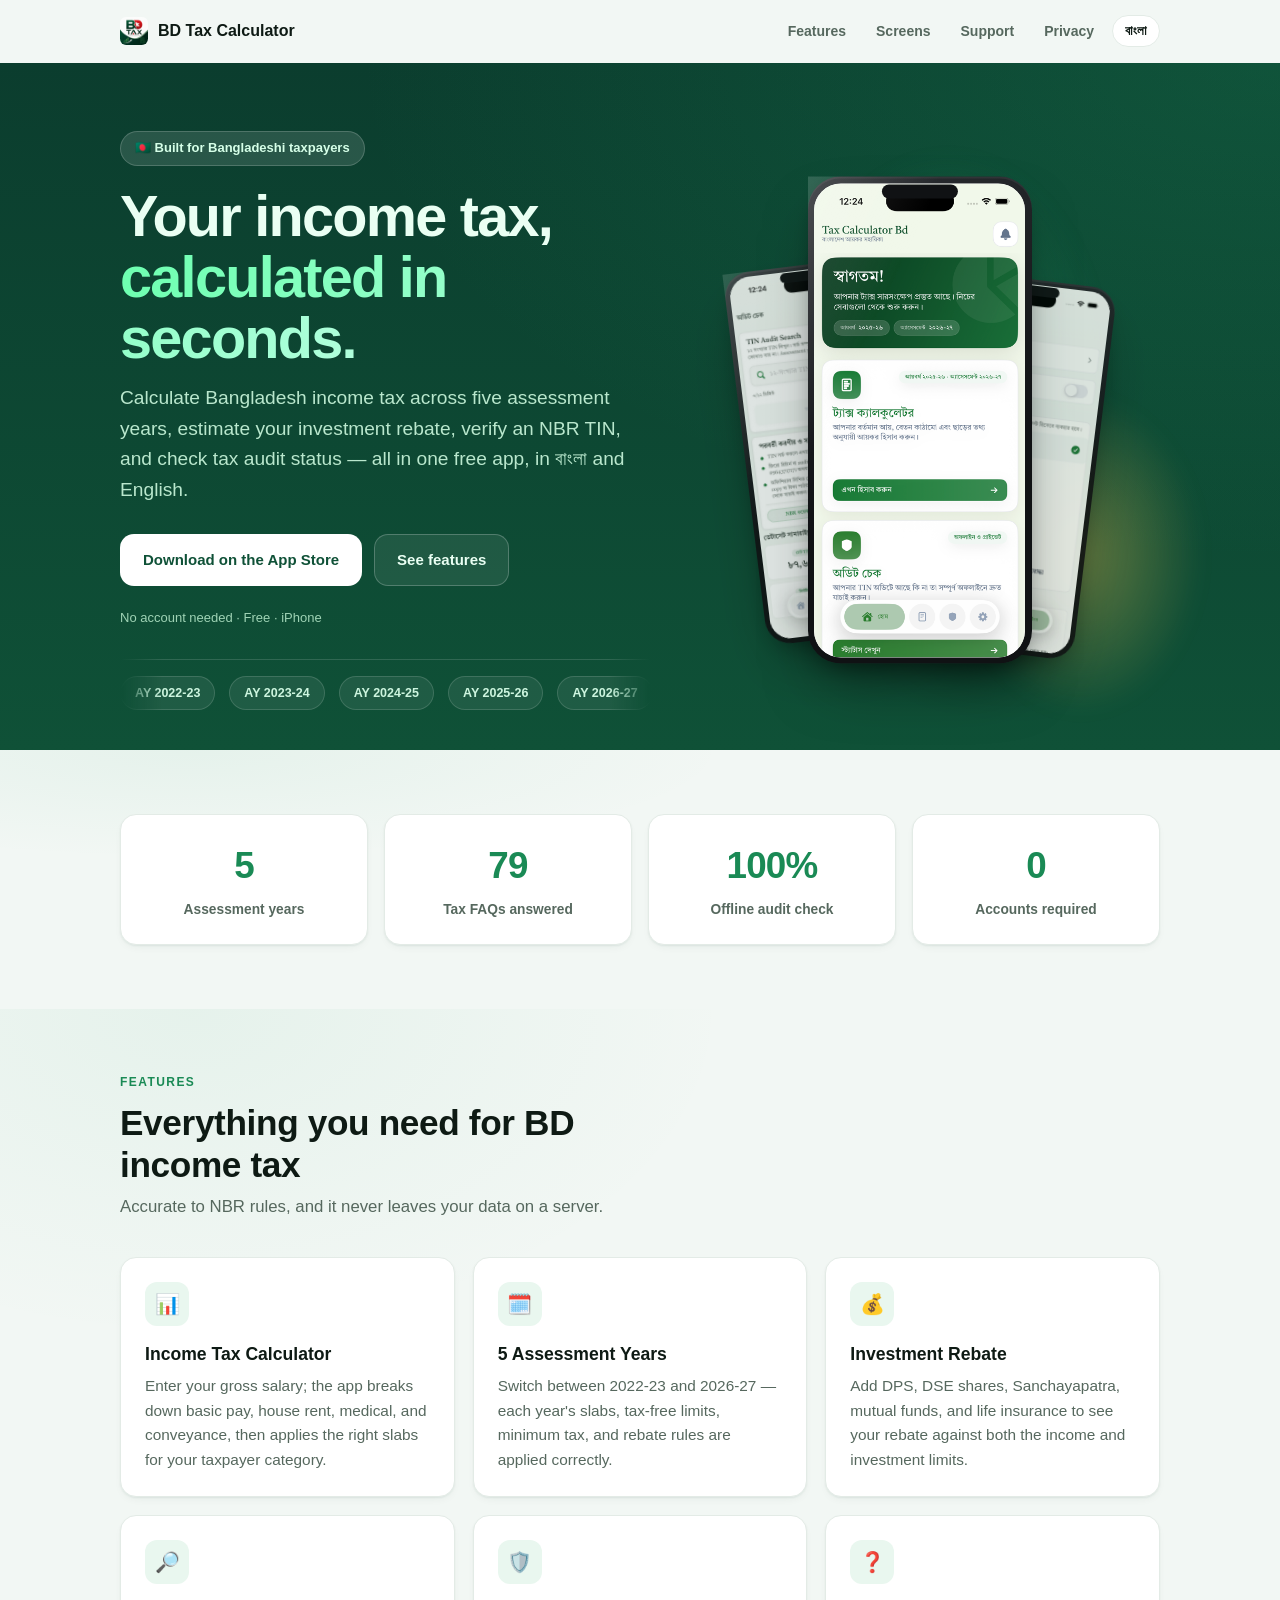
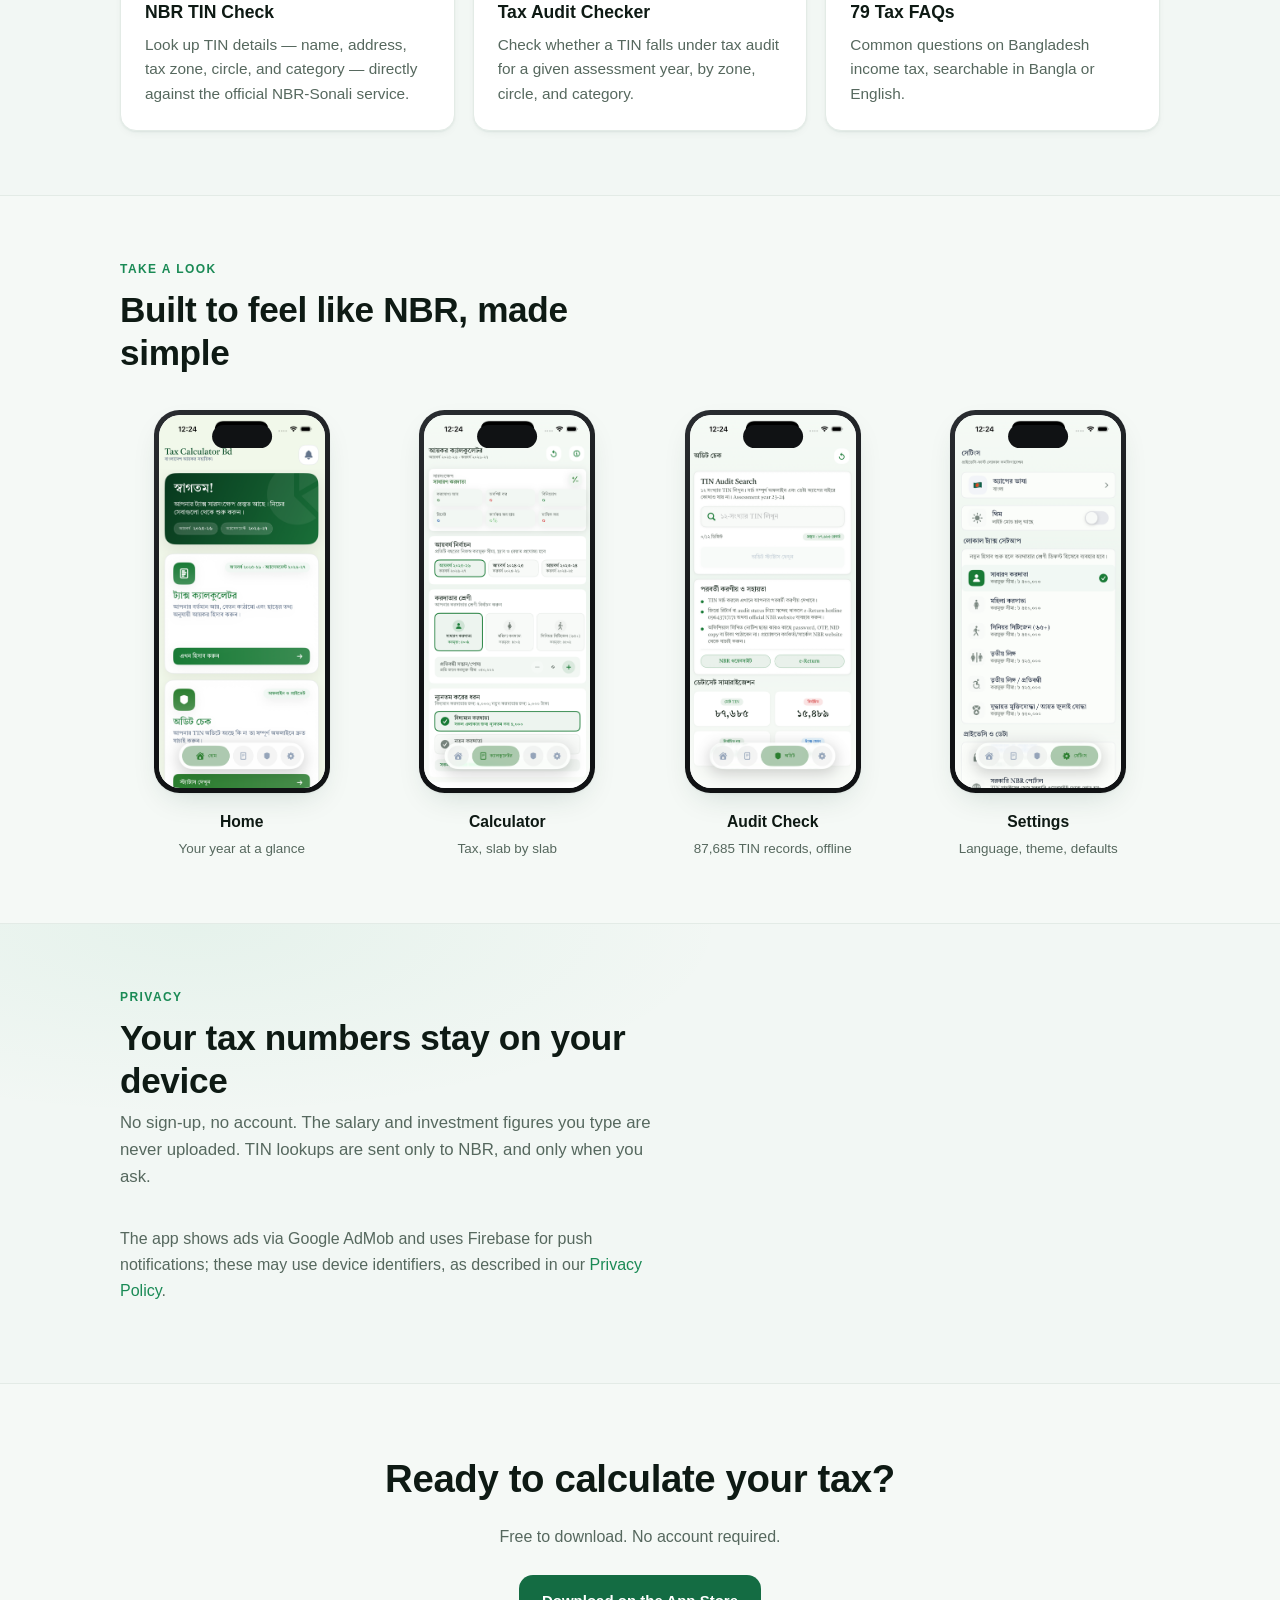
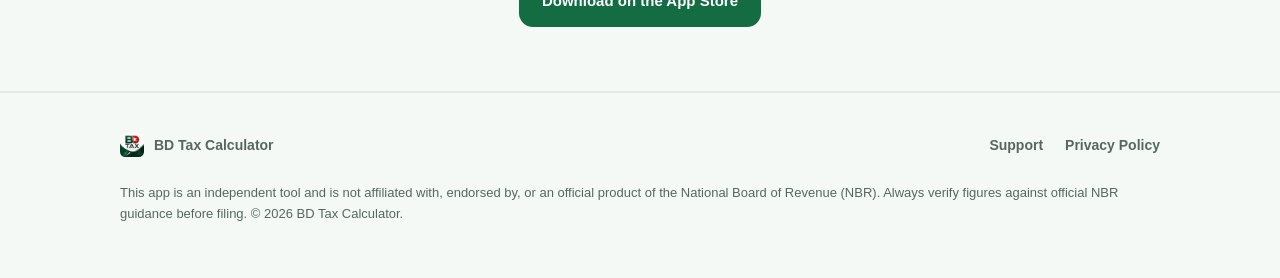
==== commit 42f71da8: "Use real app icon everywhere, fix support email, add live URL to README - Pulled the real iOS app ic" ====
--- a/index.html
+++ b/index.html
@@ -6,22 +6,20 @@
   <title>BD Tax Calculator — Bangladesh Income Tax, TIN Check &amp; Audit</title>
   <meta name="description" content="Calculate Bangladesh income tax, verify NBR TIN, and check tax audit status — free, in বাংলা and English, on iPhone." />
   <meta name="theme-color" content="#0f5137" />
-  <link rel="icon" href="assets/icon.svg" type="image/svg+xml" />
+  <link rel="icon" href="assets/app-icon-64.png" sizes="64x64" type="image/png" />
+  <link rel="apple-touch-icon" href="assets/app-icon-180.png" />
   <link rel="stylesheet" href="assets/styles.css" />
   <meta property="og:title" content="BD Tax Calculator" />
   <meta property="og:description" content="Bangladesh income tax calculator, NBR TIN check, and tax audit checker — free, বাংলা &amp; English." />
   <meta property="og:type" content="website" />
+  <meta property="og:image" content="assets/app-icon-512.png" />
 </head>
 <body>
   <!-- NAV -->
   <header class="nav">
     <div class="wrap">
       <a class="brand" href="index.html" aria-label="BD Tax Calculator home">
-        <svg width="28" height="28" viewBox="0 0 48 48" fill="none" aria-hidden="true">
-          <rect width="48" height="48" rx="11" fill="#0f5137" />
-          <path d="M10 33 V17 h6 a5 5 0 0 1 0 10 h-6 m6 0 h1 a5 5 0 0 1 0 10 h-7" stroke="#eafff3" stroke-width="2.6" stroke-linecap="round" stroke-linejoin="round" fill="none"/>
-          <path d="M27 15 h11 M32.5 15 V33" stroke="#d7263d" stroke-width="2.6" stroke-linecap="round"/>
-        </svg>
+        <img src="assets/app-icon-64.png" width="28" height="28" alt="" />
         <span>BD Tax Calculator</span>
       </a>
       <nav class="nav-links">
@@ -253,11 +251,7 @@
   <footer class="footer">
     <div class="wrap">
       <a class="brand" href="index.html">
-        <svg width="24" height="24" viewBox="0 0 48 48" fill="none" aria-hidden="true">
-          <rect width="48" height="48" rx="11" fill="#0f5137" />
-          <path d="M10 33 V17 h6 a5 5 0 0 1 0 10 h-6 m6 0 h1 a5 5 0 0 1 0 10 h-7" stroke="#eafff3" stroke-width="2.6" stroke-linecap="round" stroke-linejoin="round" fill="none"/>
-          <path d="M27 15 h11 M32.5 15 V33" stroke="#d7263d" stroke-width="2.6" stroke-linecap="round"/>
-        </svg>
+        <img src="assets/app-icon-64.png" width="24" height="24" alt="" />
         <span>BD Tax Calculator</span>
       </a>
       <div class="cols">
--- a/assets/styles.css
+++ b/assets/styles.css
@@ -33,15 +33,15 @@
 @media (prefers-color-scheme: dark) {
   :root {
     --ink: #eaf3ee;
-    --muted: #9db3a7;
-    --line: #1e2b24;
-    --surface: #131c17;
-    --surface-2: #0f1712;
-    --bg: #0b120e;
-    --green-050: #10241a;
+    --muted: #9fb5a9;
+    --line: #24352c;
+    --surface: #182620;
+    --surface-2: #0e1815;
+    --bg: #0a100d;
+    --green-050: #15291f;
     --red-soft: #2a1418;
-    --shadow: 0 1px 2px rgba(0, 0, 0, .3), 0 16px 40px -16px rgba(0, 0, 0, .6);
-    --shadow-sm: 0 1px 2px rgba(0, 0, 0, .3), 0 6px 16px -8px rgba(0, 0, 0, .5);
+    --shadow: 0 1px 2px rgba(0, 0, 0, .4), 0 16px 40px -16px rgba(0, 0, 0, .7);
+    --shadow-sm: 0 1px 2px rgba(0, 0, 0, .4), 0 6px 16px -8px rgba(0, 0, 0, .6);
   }
 }
 
@@ -90,7 +90,7 @@
 }
 .brand { display: flex; align-items: center; gap: 10px; font-weight: 800; color: var(--ink); }
 .brand:hover { text-decoration: none; }
-.brand svg { display: block; }
+.brand img { display: block; border-radius: 22%; }
 .nav-links { margin-left: auto; display: flex; align-items: center; gap: 6px; flex-wrap: wrap; }
 .nav-links a {
   color: var(--muted);
@@ -233,6 +233,14 @@
     0 30px 60px -20px rgba(0, 0, 0, .55),
     0 10px 24px -12px rgba(0, 0, 0, .5);
   position: absolute;
+  /* Anchor every phone to the exact same center point regardless of the
+     flex container (absolutely-positioned children ignore align/justify).
+     Centering lives in `transform` so the individual `translate` property
+     stays free for the floatY bob animation below (they'd otherwise fight
+     over the same longhand and the bob would reset the centering). */
+  top: 50%;
+  left: 50%;
+  transform: translate(-50%, -50%);
 }
 .phone .notch {
   position: absolute;
@@ -252,6 +260,10 @@
   overflow: hidden;
   background: #fff;
   position: relative;
+  /* `.phone` is transformed (translate/rotate); without its own compositing
+     layer some browsers fail to clip this element's rounded corners against
+     a transformed ancestor, letting the screenshot's square corner peek out. */
+  transform: translateZ(0);
 }
 .phone .screen img {
   width: 100%;
@@ -259,6 +271,9 @@
   object-fit: cover;
   object-position: top center;
   display: block;
+  /* Belt-and-suspenders: round the image itself too, in case the parent's
+     clip still doesn't apply. */
+  border-radius: inherit;
 }
 .phone .sheen {
   position: absolute;
@@ -272,19 +287,19 @@
   animation: floatY 6s ease-in-out infinite;
 }
 .phone.p-left {
-  --pw: clamp(140px, 17vw, 190px);
+  --pw: clamp(126px, 15vw, 172px);
   z-index: 2;
-  transform: translate(-78%, 6%) rotate(-9deg);
-  filter: saturate(.94) brightness(.94);
-  opacity: .92;
+  transform: translate(-50%, -50%) translate(-52%, 8%) rotate(-7deg);
+  filter: saturate(.95) brightness(.96);
+  opacity: .9;
   animation: floatY 6s ease-in-out infinite .4s;
 }
 .phone.p-right {
-  --pw: clamp(140px, 17vw, 190px);
+  --pw: clamp(126px, 15vw, 172px);
   z-index: 2;
-  transform: translate(78%, 10%) rotate(8deg);
-  filter: saturate(.94) brightness(.94);
-  opacity: .92;
+  transform: translate(-50%, -50%) translate(52%, 12%) rotate(7deg);
+  filter: saturate(.95) brightness(.96);
+  opacity: .9;
   animation: floatY 6s ease-in-out infinite .8s;
 }
 @keyframes floatY {
@@ -311,7 +326,14 @@
 .hero-note { margin-top: 22px; font-size: 13px; color: #9fd3b5; }
 
 /* ---------- Sections ---------- */
-section { padding: 64px 0; }
+section { padding: 64px 0; position: relative; }
+section:not(.band)::before {
+  content: "";
+  position: absolute;
+  inset: 0;
+  z-index: -1;
+  background: radial-gradient(60% 60% at 15% 0%, color-mix(in srgb, var(--green-500) 6%, transparent), transparent 70%);
+}
 .section-head { max-width: 60ch; margin-bottom: 36px; }
 .section-head .eyebrow {
   text-transform: uppercase; letter-spacing: .12em;
@@ -356,17 +378,17 @@
 /* ---------- Scroll reveal ---------- */
 .reveal {
   opacity: 0;
-  transform: translateY(18px);
-  transition: opacity .7s cubic-bezier(.16,1,.3,1), transform .7s cubic-bezier(.16,1,.3,1);
+  transform: translateY(10px);
+  transition: opacity .45s ease-out, transform .45s ease-out;
 }
 .reveal.in-view { opacity: 1; transform: translateY(0); }
-.reveal-stagger.in-view > * { animation: none; }
 @media (prefers-reduced-motion: reduce) {
   .reveal { opacity: 1; transform: none; transition: none; }
 }
 
-/* Apply staggered delay to direct children of .reveal-stagger */
-.reveal-stagger > * { transition-delay: calc(var(--i, 0) * 90ms); }
+/* Staggered delay for direct children of .reveal-stagger — capped so a long
+   grid (e.g. 6 feature cards) never leaves the last item visibly lagging. */
+.reveal-stagger > * { transition-delay: calc(min(var(--i, 0), 4) * 55ms); }
 
 /* ---------- Stat counters ---------- */
 .stats {
@@ -418,8 +440,9 @@
 .showcase-item .screen {
   width: 100%; height: 100%; overflow: hidden; border-radius: calc(clamp(120px, 20vw, 176px) * .12);
   background: #fff;
-}
-.showcase-item .screen img { width: 100%; height: 100%; object-fit: cover; object-position: top center; display: block; }
+  transform: translateZ(0);
+}
+.showcase-item .screen img { width: 100%; height: 100%; object-fit: cover; object-position: top center; display: block; border-radius: inherit; }
 .showcase-item h4 { margin: 0 0 4px; font-size: .98rem; }
 .showcase-item p { margin: 0; color: var(--muted); font-size: .84rem; }
 
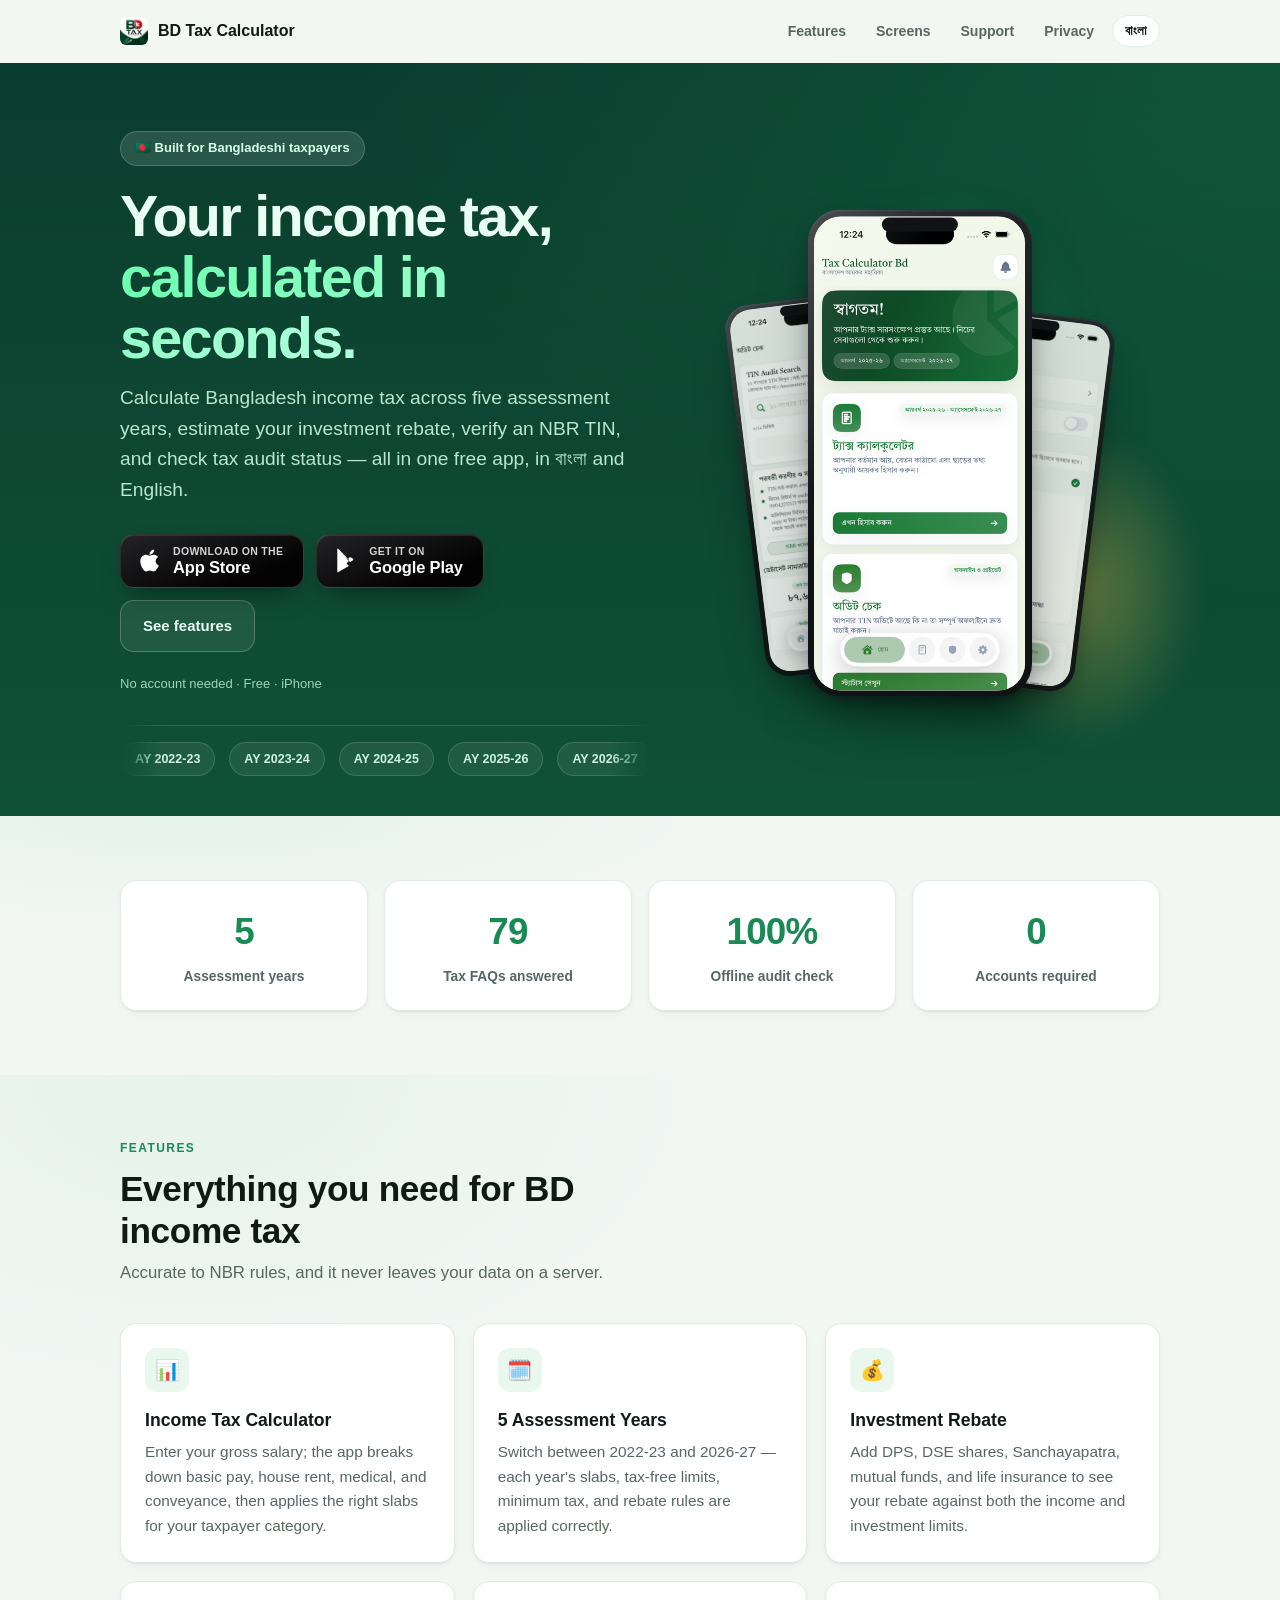
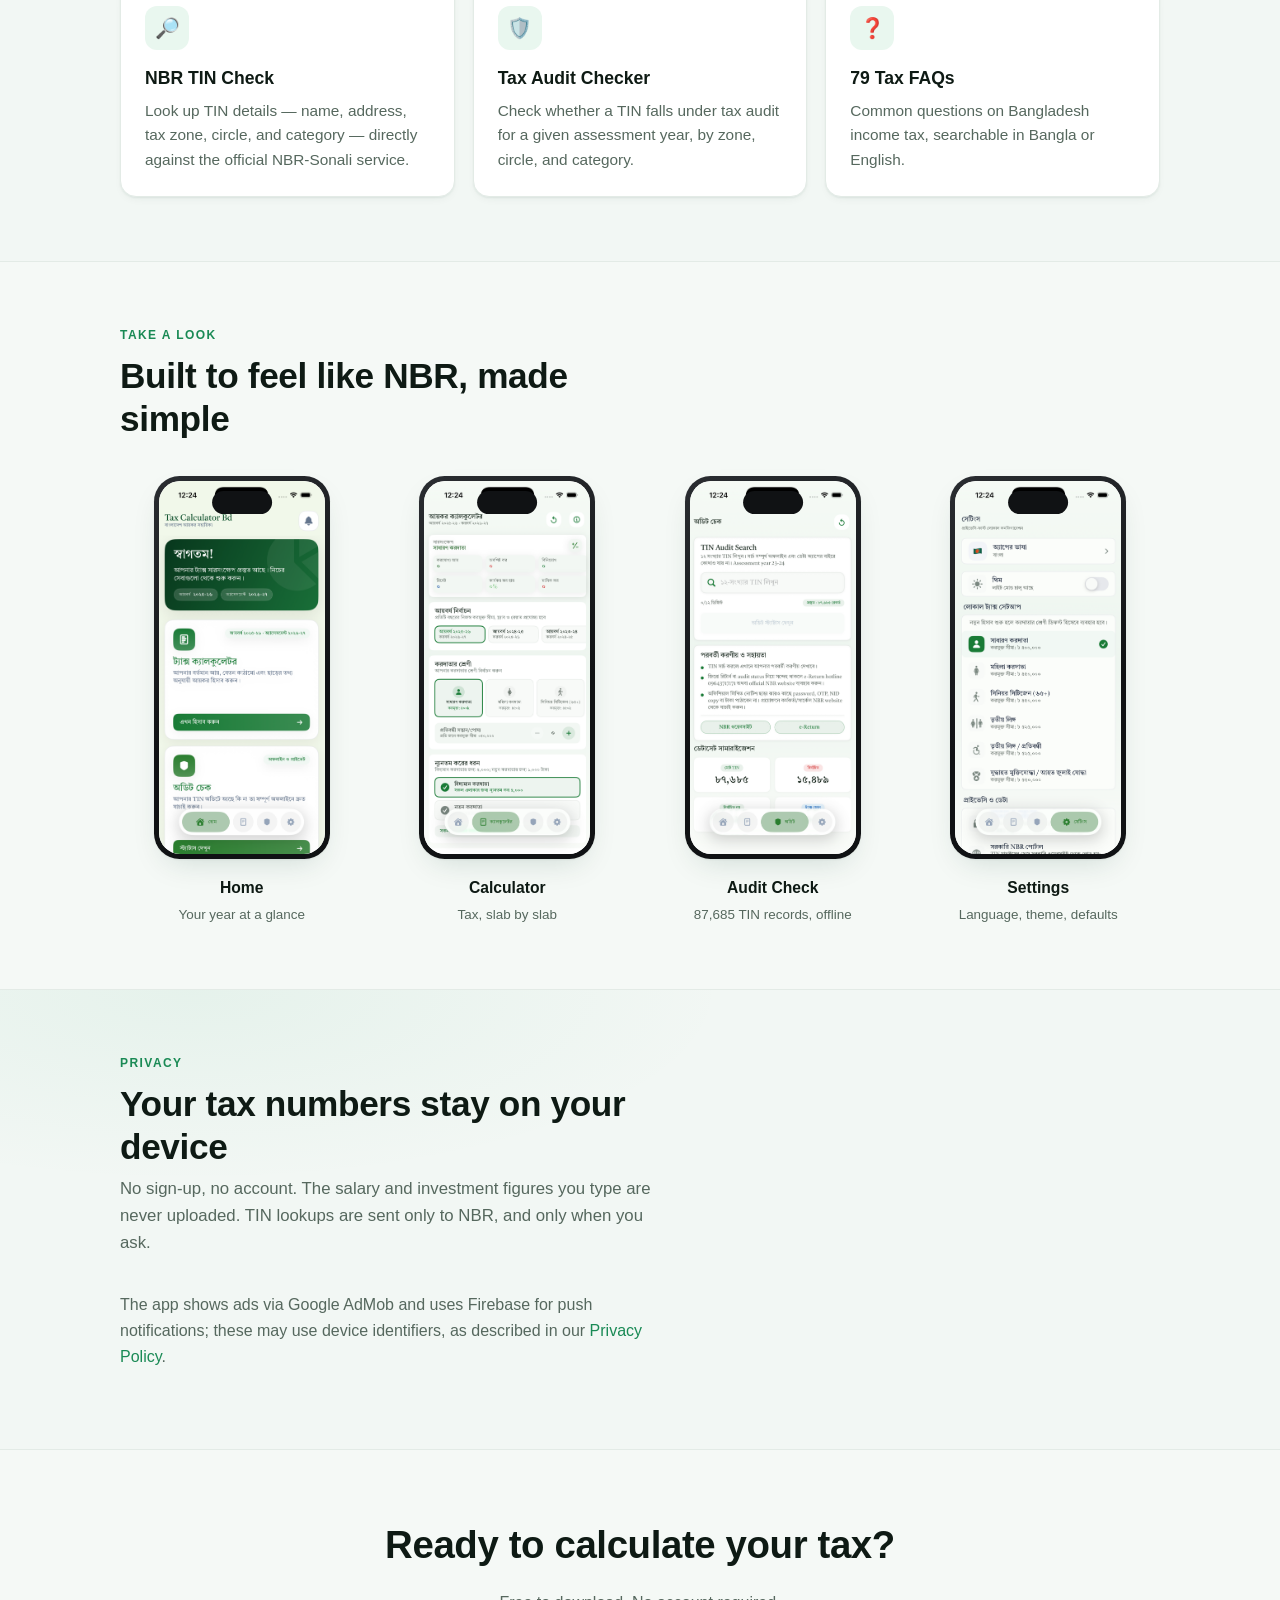
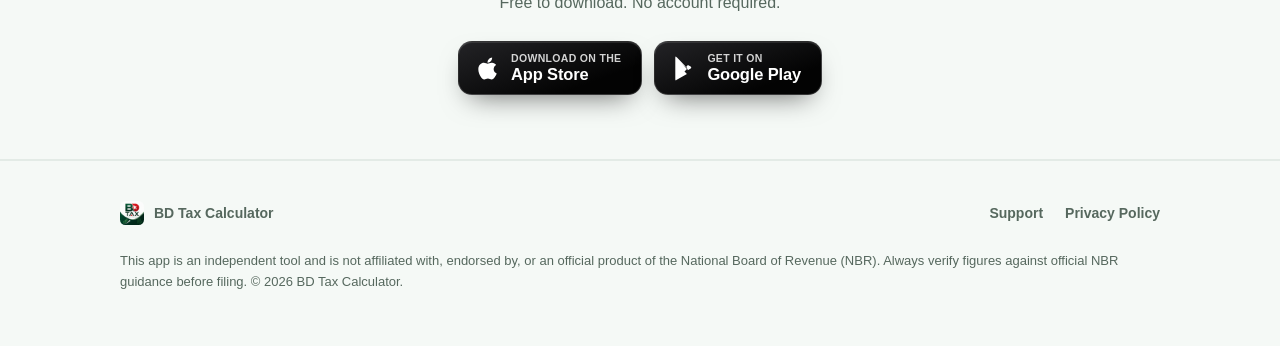
==== commit 7adf15e9: "Real store links + premium dual store badges, fix phone corner bug for good Store links (both hero a" ====
--- a/index.html
+++ b/index.html
@@ -48,11 +48,23 @@
           <span class="en">Calculate Bangladesh income tax across five assessment years, estimate your investment rebate, verify an NBR TIN, and check tax audit status — all in one free app, in বাংলা and English.</span>
           <span class="bn">পাঁচটি করবর্ষের আয়কর হিসাব করুন, বিনিয়োগ রেয়াত দেখুন, NBR TIN যাচাই করুন এবং কর অডিট স্ট্যাটাস দেখুন — সবকিছু একটি ফ্রি অ্যাপে, বাংলা ও ইংরেজিতে।</span>
         </p>
-        <div class="cta-row">
-          <a class="btn btn-primary" href="#" id="appstore-link" aria-label="Download on the App Store">
-             <span class="en">Download on the App Store</span>
-             <span class="bn">App Store থেকে ডাউনলোড করুন</span>
+        <div class="store-row">
+          <a class="store-btn" href="https://apps.apple.com/app/id6790846339" id="appstore-link" aria-label="Download on the App Store" target="_blank" rel="noopener">
+            <svg class="store-btn__icon" viewBox="0 0 384 512" aria-hidden="true"><path d="M318.7 268.7c-.2-36.7 16.4-64.4 50-84.8-18.8-26.9-47.2-41.7-84.7-44.6-35.5-2.8-74.3 20.7-88.5 20.7-15 0-49.4-19.7-76.4-19.7C63.3 141.2 4 184.8 4 273.5q0 39.3 14.4 81.2c12.8 36.7 59 126.7 107.2 125.2 25.2-.6 43-17.9 75.8-17.9 31.8 0 48.3 17.9 76.4 17.9 48.6-.7 90.4-82.5 102.6-119.3-65.2-30.7-61.7-90-61.7-91.9zm-56.6-164.2c27.3-32.4 24.8-61.9 24-72.5-24.1 1.4-52 16.4-67.9 34.9-17.5 19.8-27.8 44.3-25.6 71.9 26.1 2 49.9-11.4 69.5-34.3z"/></svg>
+            <span class="store-btn__text">
+              <small class="en">Download on the</small><small class="bn">এখনই ডাউনলোড করুন</small>
+              <strong class="en">App Store</strong><strong class="bn">App Store</strong>
+            </span>
           </a>
+          <a class="store-btn" href="https://play.google.com/store/apps/details?id=com.maruf.bdtaxcalculator" id="playstore-link" aria-label="Get it on Google Play" target="_blank" rel="noopener">
+            <svg class="store-btn__icon" viewBox="0 0 512 512" aria-hidden="true"><path d="M99.6 8.6C93 12.1 88 18.9 88 28.2v455.6c0 9.3 5 16.1 11.6 19.6L327 265.3 99.6 8.6zM346 289.4l55.6-31.2c17.6-9.9 17.6-33.5 0-43.4L346 183.6 313.6 220 346 289.4zM107 484.7c3.6 1.1 7.5 1.1 11.2-.7l208-116.7L272 313.6 107 484.7zM326.2 240.9L118.2 27.3c-3.7-1.8-7.6-1.8-11.2-.7L272 198.4l54.2 42.5z"/></svg>
+            <span class="store-btn__text">
+              <small class="en">GET IT ON</small><small class="bn">গুগল প্লে থেকে</small>
+              <strong class="en">Google Play</strong><strong class="bn">Google Play</strong>
+            </span>
+          </a>
+        </div>
+        <div class="cta-row" style="margin-top:12px;">
           <a class="btn btn-ghost" href="#features">
              <span class="en">See features</span>
              <span class="bn">ফিচার দেখুন</span>
@@ -240,10 +252,22 @@
         <span class="en">Free to download. No account required.</span>
         <span class="bn">ফ্রি ডাউনলোড। কোনো অ্যাকাউন্ট লাগে না।</span>
       </p>
-      <a class="btn btn-primary" style="background:var(--green-700);color:#fff;" href="#" aria-label="Download on the App Store">
-        <span class="en">Download on the App Store</span>
-        <span class="bn">App Store থেকে ডাউনলোড করুন</span>
-      </a>
+      <div class="store-row" style="justify-content:center;">
+        <a class="store-btn" href="https://apps.apple.com/app/id6790846339" aria-label="Download on the App Store" target="_blank" rel="noopener">
+          <svg class="store-btn__icon" viewBox="0 0 384 512" aria-hidden="true"><path d="M318.7 268.7c-.2-36.7 16.4-64.4 50-84.8-18.8-26.9-47.2-41.7-84.7-44.6-35.5-2.8-74.3 20.7-88.5 20.7-15 0-49.4-19.7-76.4-19.7C63.3 141.2 4 184.8 4 273.5q0 39.3 14.4 81.2c12.8 36.7 59 126.7 107.2 125.2 25.2-.6 43-17.9 75.8-17.9 31.8 0 48.3 17.9 76.4 17.9 48.6-.7 90.4-82.5 102.6-119.3-65.2-30.7-61.7-90-61.7-91.9zm-56.6-164.2c27.3-32.4 24.8-61.9 24-72.5-24.1 1.4-52 16.4-67.9 34.9-17.5 19.8-27.8 44.3-25.6 71.9 26.1 2 49.9-11.4 69.5-34.3z"/></svg>
+          <span class="store-btn__text">
+            <small class="en">Download on the</small><small class="bn">এখনই ডাউনলোড করুন</small>
+            <strong class="en">App Store</strong><strong class="bn">App Store</strong>
+          </span>
+        </a>
+        <a class="store-btn" href="https://play.google.com/store/apps/details?id=com.maruf.bdtaxcalculator" aria-label="Get it on Google Play" target="_blank" rel="noopener">
+          <svg class="store-btn__icon" viewBox="0 0 512 512" aria-hidden="true"><path d="M99.6 8.6C93 12.1 88 18.9 88 28.2v455.6c0 9.3 5 16.1 11.6 19.6L327 265.3 99.6 8.6zM346 289.4l55.6-31.2c17.6-9.9 17.6-33.5 0-43.4L346 183.6 313.6 220 346 289.4zM107 484.7c3.6 1.1 7.5 1.1 11.2-.7l208-116.7L272 313.6 107 484.7zM326.2 240.9L118.2 27.3c-3.7-1.8-7.6-1.8-11.2-.7L272 198.4l54.2 42.5z"/></svg>
+          <span class="store-btn__text">
+            <small class="en">GET IT ON</small><small class="bn">গুগল প্লে থেকে</small>
+            <strong class="en">Google Play</strong><strong class="bn">Google Play</strong>
+          </span>
+        </a>
+      </div>
     </div>
   </section>
 
--- a/assets/styles.css
+++ b/assets/styles.css
@@ -233,6 +233,13 @@
     0 30px 60px -20px rgba(0, 0, 0, .55),
     0 10px 24px -12px rgba(0, 0, 0, .5);
   position: absolute;
+  /* Hard-clip everything inside to this element's own rounded corners.
+     This is a self-clip (transform + overflow:hidden on the SAME element),
+     which every browser handles reliably — unlike clipping a child through
+     a transformed ancestor. It's what actually stops the screenshot's
+     square corners (and any compositing seam from a child's own layer)
+     from ever poking out past the rounded bezel. */
+  overflow: hidden;
   /* Anchor every phone to the exact same center point regardless of the
      flex container (absolutely-positioned children ignore align/justify).
      Centering lives in `transform` so the individual `translate` property
@@ -260,10 +267,6 @@
   overflow: hidden;
   background: #fff;
   position: relative;
-  /* `.phone` is transformed (translate/rotate); without its own compositing
-     layer some browsers fail to clip this element's rounded corners against
-     a transformed ancestor, letting the screenshot's square corner peek out. */
-  transform: translateZ(0);
 }
 .phone .screen img {
   width: 100%;
@@ -324,6 +327,53 @@
 .btn-ghost:hover { background: rgba(255, 255, 255, .16); text-decoration: none; }
 
 .hero-note { margin-top: 22px; font-size: 13px; color: #9fd3b5; }
+
+/* ---------- Store badges (App Store / Google Play) ---------- */
+.store-row { display: flex; flex-wrap: wrap; gap: 12px; }
+.store-btn {
+  position: relative;
+  overflow: hidden;
+  display: inline-flex;
+  align-items: center;
+  gap: 11px;
+  background: linear-gradient(160deg, #232326, #030303 75%);
+  color: #fff;
+  border: 1px solid rgba(255, 255, 255, .16);
+  border-radius: 14px;
+  padding: 10px 20px 10px 16px;
+  box-shadow:
+    0 1px 0 rgba(255, 255, 255, .1) inset,
+    0 12px 28px -12px rgba(0, 0, 0, .6);
+  transition: transform .3s cubic-bezier(.16,1,.3,1), box-shadow .3s ease, border-color .3s ease;
+}
+.store-btn:hover {
+  text-decoration: none;
+  transform: translateY(-3px);
+  border-color: rgba(255, 255, 255, .3);
+  box-shadow:
+    0 1px 0 rgba(255, 255, 255, .12) inset,
+    0 20px 36px -14px rgba(0, 0, 0, .65);
+}
+.store-btn:active { transform: translateY(-1px); }
+/* Diagonal shine sweep on hover — the "premium" cue. */
+.store-btn::after {
+  content: "";
+  position: absolute;
+  inset: 0;
+  background: linear-gradient(115deg, transparent 40%, rgba(255, 255, 255, .22) 50%, transparent 60%);
+  background-size: 250% 250%;
+  background-position: 120% 0;
+  transition: background-position .7s ease;
+  pointer-events: none;
+}
+.store-btn:hover::after { background-position: -20% 0; }
+.store-btn__icon { width: 25px; height: 25px; flex: none; fill: #fff; position: relative; z-index: 1; }
+.store-btn__text { display: flex; flex-direction: column; line-height: 1.15; text-align: left; position: relative; z-index: 1; }
+.store-btn__text small { font-size: 10.5px; font-weight: 600; letter-spacing: .03em; opacity: .82; text-transform: uppercase; }
+.store-btn__text strong { font-size: 16.5px; font-weight: 750; letter-spacing: -.01em; margin-top: 1px; }
+@media (prefers-reduced-motion: reduce) {
+  .store-btn, .store-btn::after { transition: none; }
+}
 
 /* ---------- Sections ---------- */
 section { padding: 64px 0; position: relative; }
@@ -431,6 +481,10 @@
   padding: calc(clamp(120px, 20vw, 176px) * .028);
   box-shadow: var(--shadow);
   transition: transform .35s cubic-bezier(.16,1,.3,1);
+  /* Self-clip (see .phone for why this must live on the transformed element
+     itself, not a descendant) so the screenshot's square corners never show
+     past the rounded bezel, including during the hover scale/lift. */
+  overflow: hidden;
 }
 .showcase-item:hover .frame { transform: translateY(-6px) scale(1.02); }
 .showcase-item .notch {
@@ -440,7 +494,6 @@
 .showcase-item .screen {
   width: 100%; height: 100%; overflow: hidden; border-radius: calc(clamp(120px, 20vw, 176px) * .12);
   background: #fff;
-  transform: translateZ(0);
 }
 .showcase-item .screen img { width: 100%; height: 100%; object-fit: cover; object-position: top center; display: block; border-radius: inherit; }
 .showcase-item h4 { margin: 0 0 4px; font-size: .98rem; }
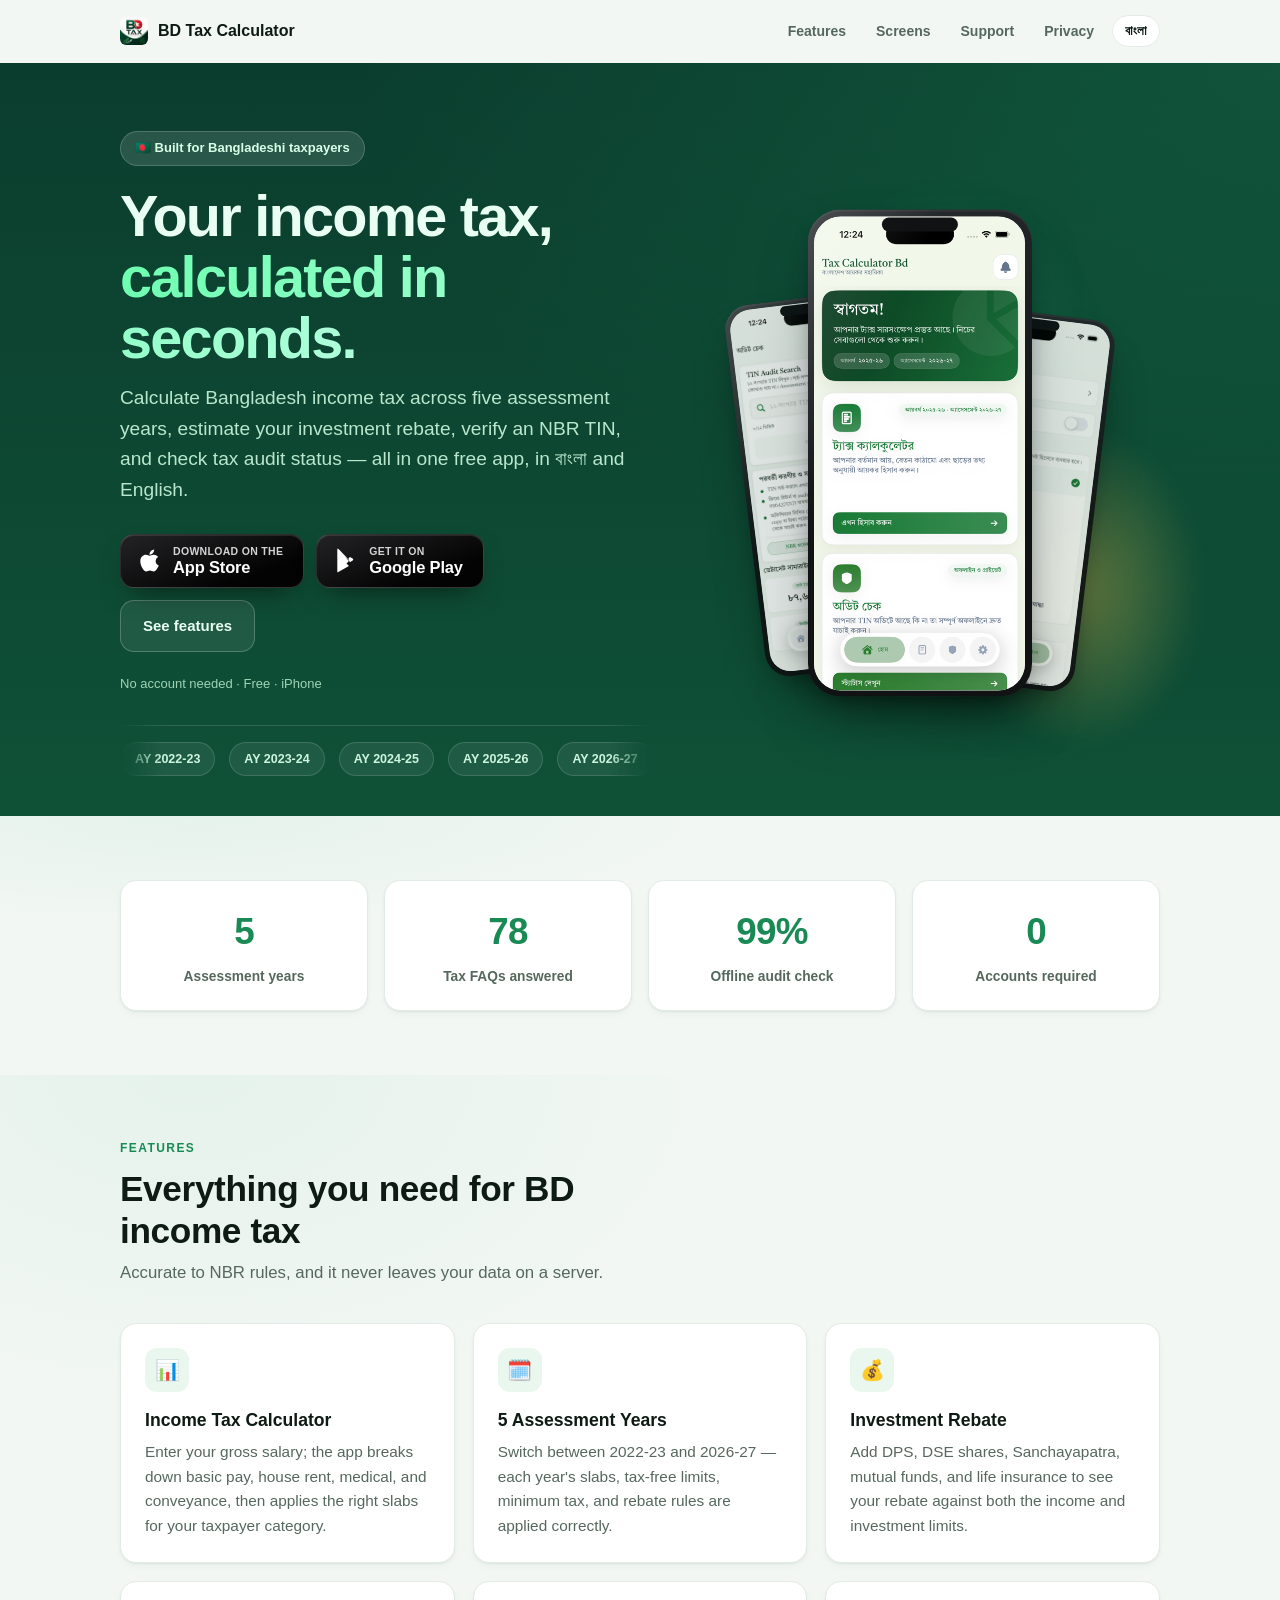
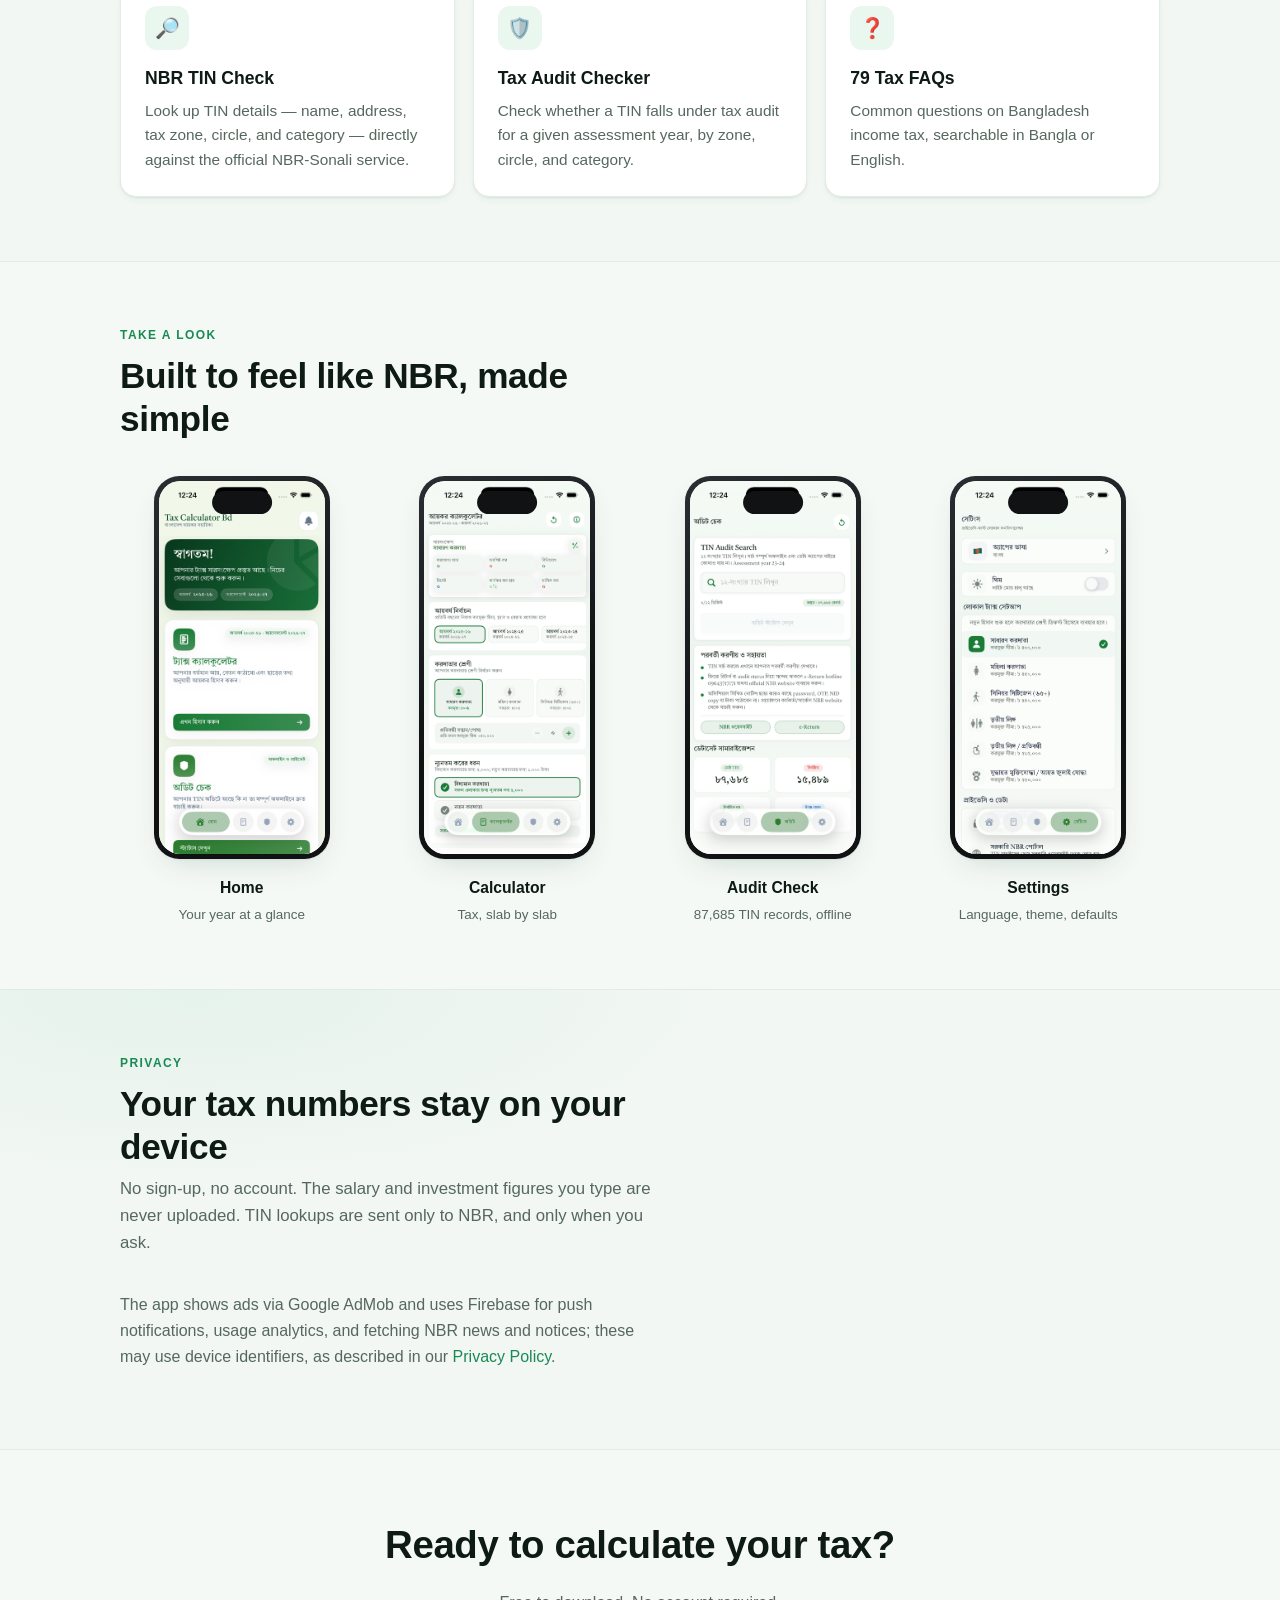
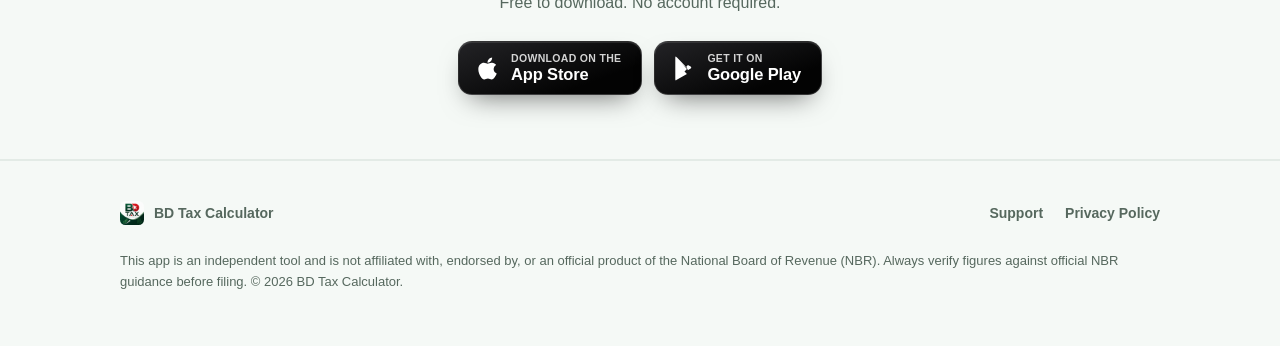
==== commit 4fdc51b3: "Disclose Firebase Analytics and Remote Config in the privacy policy The app now links Firebase Analy" ====
--- a/index.html
+++ b/index.html
@@ -235,8 +235,8 @@
         <p><span class="en">No sign-up, no account. The salary and investment figures you type are never uploaded. TIN lookups are sent only to NBR, and only when you ask.</span><span class="bn">সাইন-আপ বা অ্যাকাউন্ট লাগে না। আপনি যে বেতন ও বিনিয়োগের তথ্য লেখেন তা কখনো আপলোড হয় না। TIN যাচাই শুধু আপনি চাইলে NBR-এ পাঠানো হয়।</span></p>
       </div>
       <p class="reveal" style="color:var(--muted);max-width:60ch;">
-        <span class="en">The app shows ads via Google AdMob and uses Firebase for push notifications; these may use device identifiers, as described in our <a href="privacy.html">Privacy Policy</a>.</span>
-        <span class="bn">অ্যাপে Google AdMob-এর মাধ্যমে বিজ্ঞাপন দেখানো হয় এবং পুশ নোটিফিকেশনের জন্য Firebase ব্যবহার হয়; এগুলো ডিভাইস আইডেন্টিফায়ার ব্যবহার করতে পারে, বিস্তারিত আমাদের <a href="privacy.html">প্রাইভেসি পলিসিতে</a>।</span>
+        <span class="en">The app shows ads via Google AdMob and uses Firebase for push notifications, usage analytics, and fetching NBR news and notices; these may use device identifiers, as described in our <a href="privacy.html">Privacy Policy</a>.</span>
+        <span class="bn">অ্যাপে Google AdMob-এর মাধ্যমে বিজ্ঞাপন দেখানো হয় এবং পুশ নোটিফিকেশন, ব্যবহারের অ্যানালিটিক্স ও NBR খবর-নোটিশ আনার জন্য Firebase ব্যবহার হয়; এগুলো ডিভাইস আইডেন্টিফায়ার ব্যবহার করতে পারে, বিস্তারিত আমাদের <a href="privacy.html">প্রাইভেসি পলিসিতে</a>।</span>
       </p>
     </div>
   </section>
--- a/assets/styles.css
+++ b/assets/styles.css
@@ -132,7 +132,12 @@
   gap: 28px;
   align-items: center;
 }
-.hero-copy { position: relative; z-index: 2; }
+/* min-width: 0 overrides the grid item's default `auto` minimum size —
+   without it, a non-wrapping descendant (the year-ticker marquee) can force
+   this whole column to its content width and silently overflow past the
+   viewport (clipped invisibly by .hero's overflow:hidden, no scrollbar) on
+   narrow screens. */
+.hero-copy { position: relative; z-index: 2; min-width: 0; }
 .hero .pill {
   display: inline-flex; align-items: center; gap: 8px;
   background: rgba(255, 255, 255, .12);
@@ -148,6 +153,7 @@
   margin: 20px 0 14px;
   max-width: 15ch;
   font-weight: 850;
+  overflow-wrap: break-word;
 }
 .hero h1 .accent {
   background: linear-gradient(100deg, #6dffb0, #b6ffe0 55%, #6dffb0);
@@ -397,8 +403,8 @@
 .section-head p { color: var(--muted); font-size: 1.05rem; margin: 0; }
 
 .grid { display: grid; gap: 18px; }
-.grid.cols-3 { grid-template-columns: repeat(3, 1fr); }
-.grid.cols-2 { grid-template-columns: repeat(2, 1fr); }
+.grid.cols-3 { grid-template-columns: repeat(3, minmax(0, 1fr)); }
+.grid.cols-2 { grid-template-columns: repeat(2, minmax(0, 1fr)); }
 
 .card {
   background: var(--surface);
@@ -443,7 +449,7 @@
 /* ---------- Stat counters ---------- */
 .stats {
   display: grid;
-  grid-template-columns: repeat(4, 1fr);
+  grid-template-columns: repeat(4, minmax(0, 1fr));
   gap: 16px;
 }
 .stat {
@@ -466,7 +472,7 @@
 /* ---------- Screenshot showcase ---------- */
 .showcase-row {
   display: grid;
-  grid-template-columns: repeat(4, 1fr);
+  grid-template-columns: repeat(4, minmax(0, 1fr));
   gap: 22px;
   align-items: end;
 }
@@ -576,21 +582,22 @@
 
 /* ---------- Responsive ---------- */
 @media (max-width: 900px) {
-  .hero .wrap { grid-template-columns: 1fr; padding-bottom: 8px; }
+  .hero .wrap { grid-template-columns: minmax(0, 1fr); padding-bottom: 8px; }
   .hero-copy { text-align: center; }
   .hero .pill { margin-inline: auto; }
   .hero h1, .hero p.lead { max-width: none; margin-inline: auto; }
+  .store-row { justify-content: center; }
   .cta-row { justify-content: center; }
   .phone-stage { margin-top: 12px; }
-  .stats { grid-template-columns: repeat(2, 1fr); }
-  .showcase-row { grid-template-columns: repeat(2, 1fr); }
+  .stats { grid-template-columns: repeat(2, minmax(0, 1fr)); }
+  .showcase-row { grid-template-columns: repeat(2, minmax(0, 1fr)); }
 }
 @media (max-width: 820px) {
-  .grid.cols-3 { grid-template-columns: 1fr; }
-  .grid.cols-2 { grid-template-columns: 1fr; }
+  .grid.cols-3 { grid-template-columns: minmax(0, 1fr); }
+  .grid.cols-2 { grid-template-columns: minmax(0, 1fr); }
   .nav-links a:not(.lang-toggle) { display: none; }
 }
 @media (max-width: 480px) {
-  .stats { grid-template-columns: repeat(2, 1fr); }
-  .showcase-row { grid-template-columns: 1fr 1fr; }
-}
+  .stats { grid-template-columns: repeat(2, minmax(0, 1fr)); }
+  .showcase-row { grid-template-columns: minmax(0, 1fr) minmax(0, 1fr); }
+}
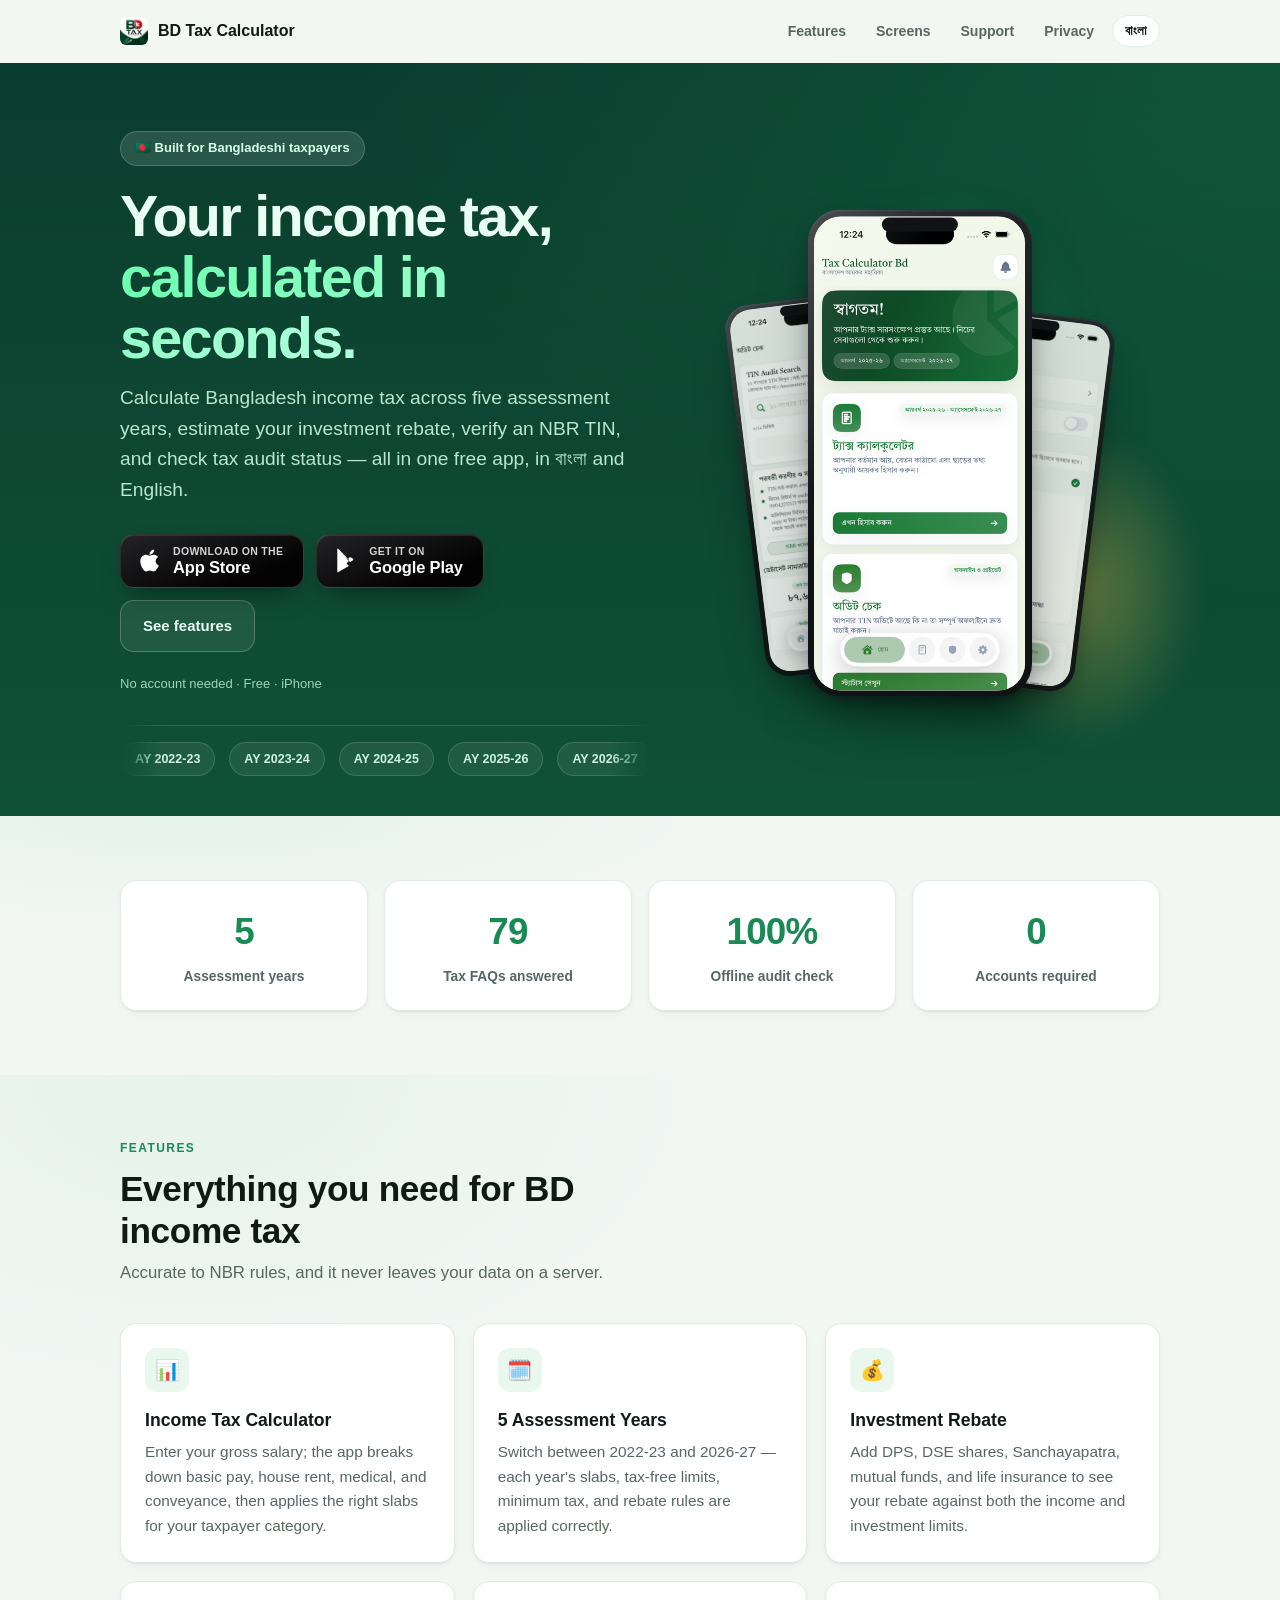
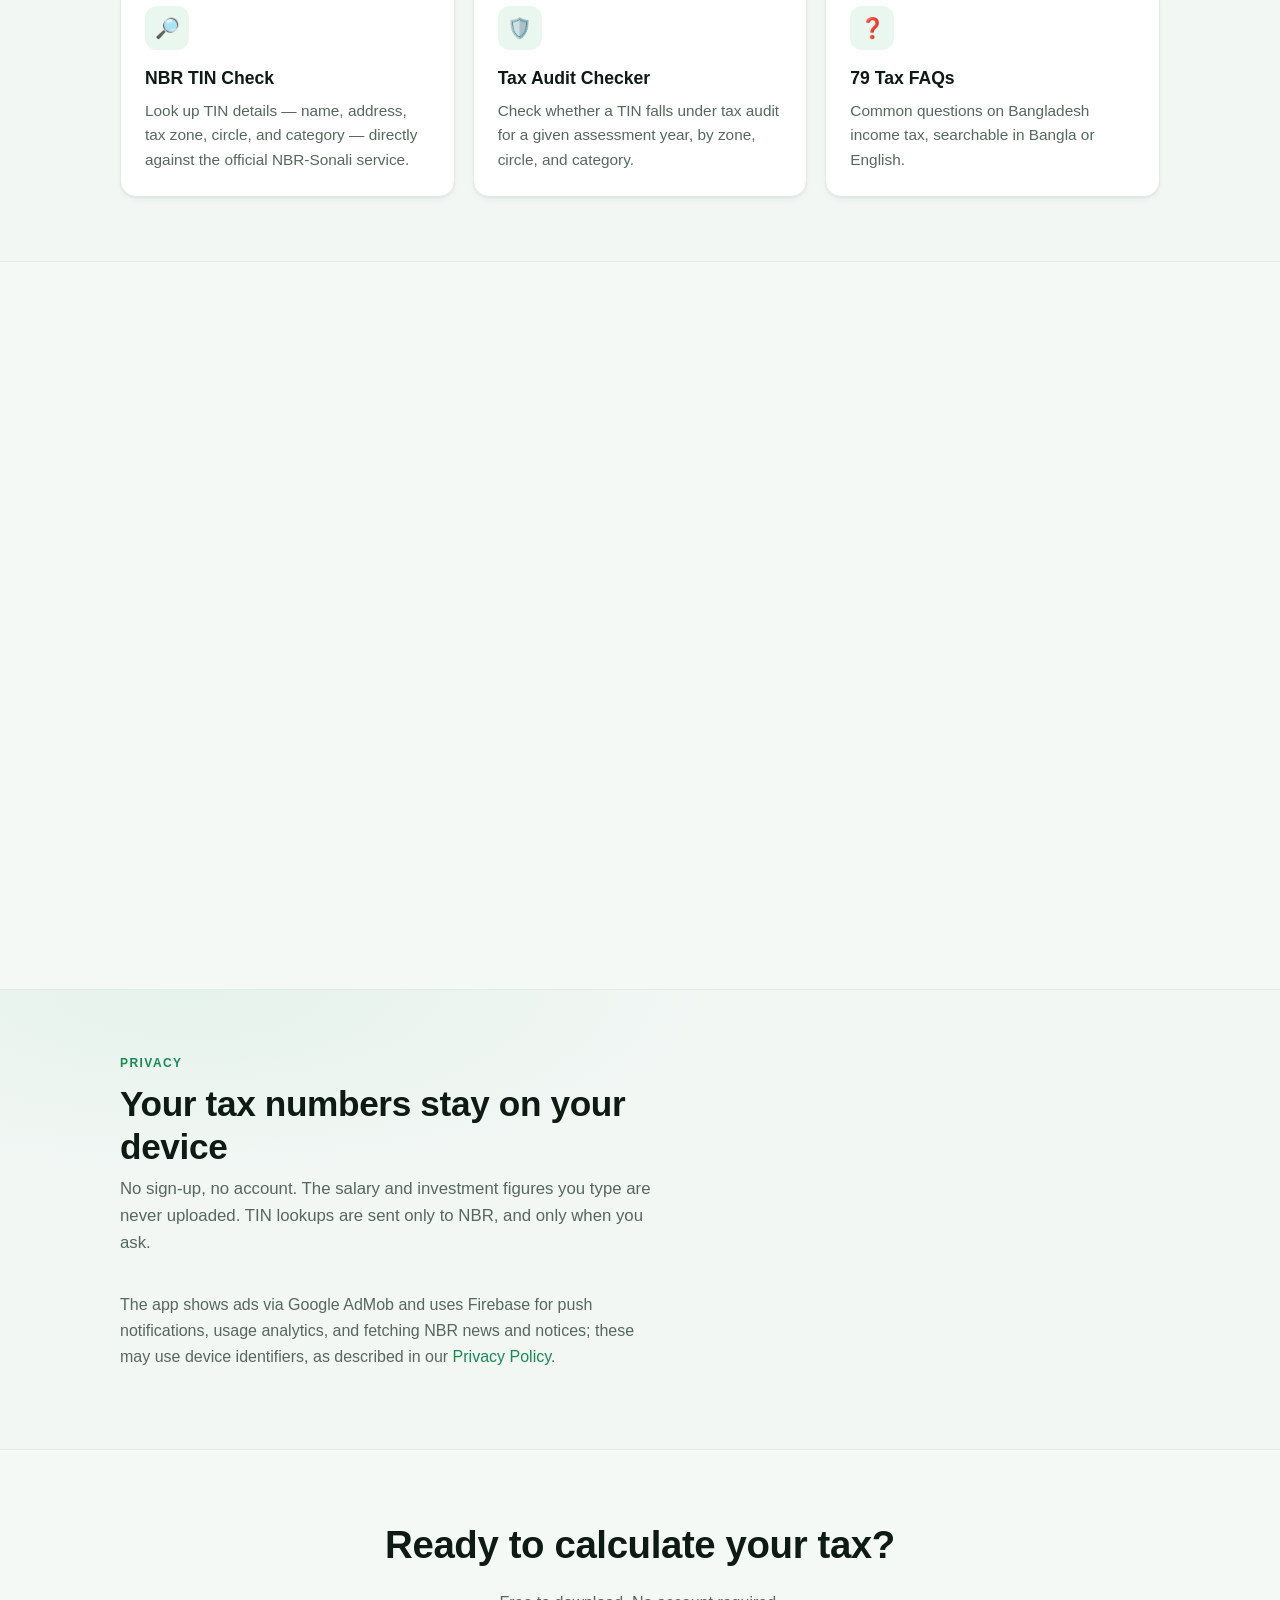
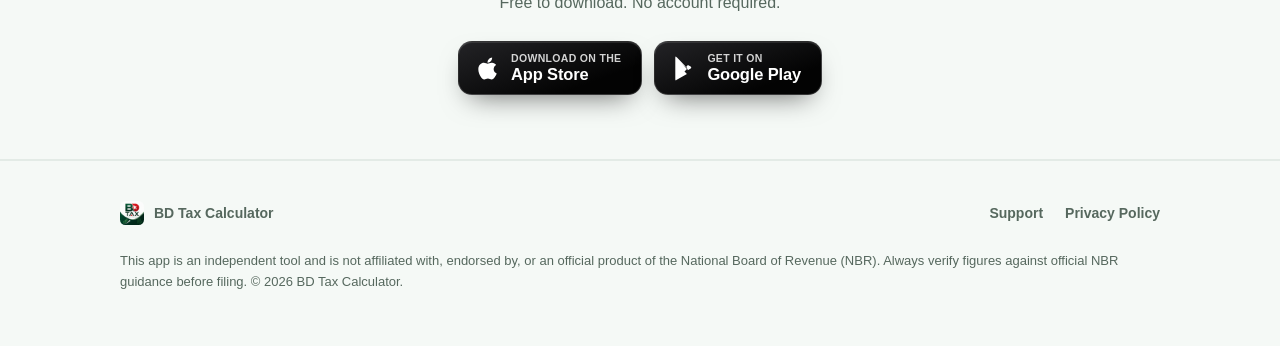
==== commit 1bd85e0e: "feat: add SEO files and custom 404 page with improved Nginx configuration" ====
--- a/index.html
+++ b/index.html
@@ -3,16 +3,63 @@
 <head>
   <meta charset="UTF-8" />
   <meta name="viewport" content="width=device-width, initial-scale=1" />
-  <title>BD Tax Calculator — Bangladesh Income Tax, TIN Check &amp; Audit</title>
-  <meta name="description" content="Calculate Bangladesh income tax, verify NBR TIN, and check tax audit status — free, in বাংলা and English, on iPhone." />
+  <title>Bangladesh Income Tax Calculator App — BD Tax Calculator</title>
+  <meta name="description" content="Free Bangladesh income tax calculator app for iPhone and Android. Five assessment years (2022-23 to 2026-27), investment rebate, NBR TIN check and tax audit status — in বাংলা and English." />
+  <link rel="canonical" href="https://taxhelperbd.com/" />
   <meta name="theme-color" content="#0f5137" />
   <link rel="icon" href="assets/app-icon-64.png" sizes="64x64" type="image/png" />
   <link rel="apple-touch-icon" href="assets/app-icon-180.png" />
   <link rel="stylesheet" href="assets/styles.css" />
-  <meta property="og:title" content="BD Tax Calculator" />
-  <meta property="og:description" content="Bangladesh income tax calculator, NBR TIN check, and tax audit checker — free, বাংলা &amp; English." />
+  <meta property="og:site_name" content="BD Tax Calculator" />
+  <meta property="og:title" content="Bangladesh Income Tax Calculator App — BD Tax Calculator" />
+  <meta property="og:description" content="Free Bangladesh income tax calculator, NBR TIN check, and tax audit checker — বাংলা &amp; English, no account needed." />
   <meta property="og:type" content="website" />
-  <meta property="og:image" content="assets/app-icon-512.png" />
+  <meta property="og:url" content="https://taxhelperbd.com/" />
+  <meta property="og:image" content="https://taxhelperbd.com/assets/app-icon-512.png" />
+  <meta property="og:locale" content="en_US" />
+  <meta property="og:locale:alternate" content="bn_BD" />
+  <meta name="twitter:card" content="summary" />
+  <meta name="twitter:title" content="Bangladesh Income Tax Calculator App — BD Tax Calculator" />
+  <meta name="twitter:description" content="Free Bangladesh income tax calculator, NBR TIN check, and tax audit checker — বাংলা &amp; English." />
+  <meta name="twitter:image" content="https://taxhelperbd.com/assets/app-icon-512.png" />
+  <script type="application/ld+json">
+  {
+    "@context": "https://schema.org",
+    "@graph": [
+      {
+        "@type": "WebSite",
+        "@id": "https://taxhelperbd.com/#website",
+        "url": "https://taxhelperbd.com/",
+        "name": "BD Tax Calculator",
+        "inLanguage": ["en", "bn-BD"],
+        "description": "Bangladesh income tax calculator, NBR TIN check and tax audit checker."
+      },
+      {
+        "@type": "MobileApplication",
+        "@id": "https://taxhelperbd.com/#app",
+        "name": "BD Tax Calculator",
+        "applicationCategory": "FinanceApplication",
+        "operatingSystem": "iOS, Android",
+        "url": "https://taxhelperbd.com/",
+        "image": "https://taxhelperbd.com/assets/app-icon-512.png",
+        "inLanguage": ["bn-BD", "en"],
+        "description": "Calculate Bangladesh income tax across five assessment years, estimate the investment rebate, verify an NBR TIN and check tax audit status.",
+        "featureList": [
+          "Income tax calculator for assessment years 2022-23 to 2026-27",
+          "Investment rebate estimate",
+          "NBR TIN verification",
+          "Tax audit status checker",
+          "বাংলা and English"
+        ],
+        "offers": { "@type": "Offer", "price": "0", "priceCurrency": "BDT" },
+        "downloadUrl": [
+          "https://apps.apple.com/app/id6790846339",
+          "https://play.google.com/store/apps/details?id=com.maruf.bdtaxcalculator"
+        ]
+      }
+    ]
+  }
+  </script>
 </head>
 <body>
   <!-- NAV -->
